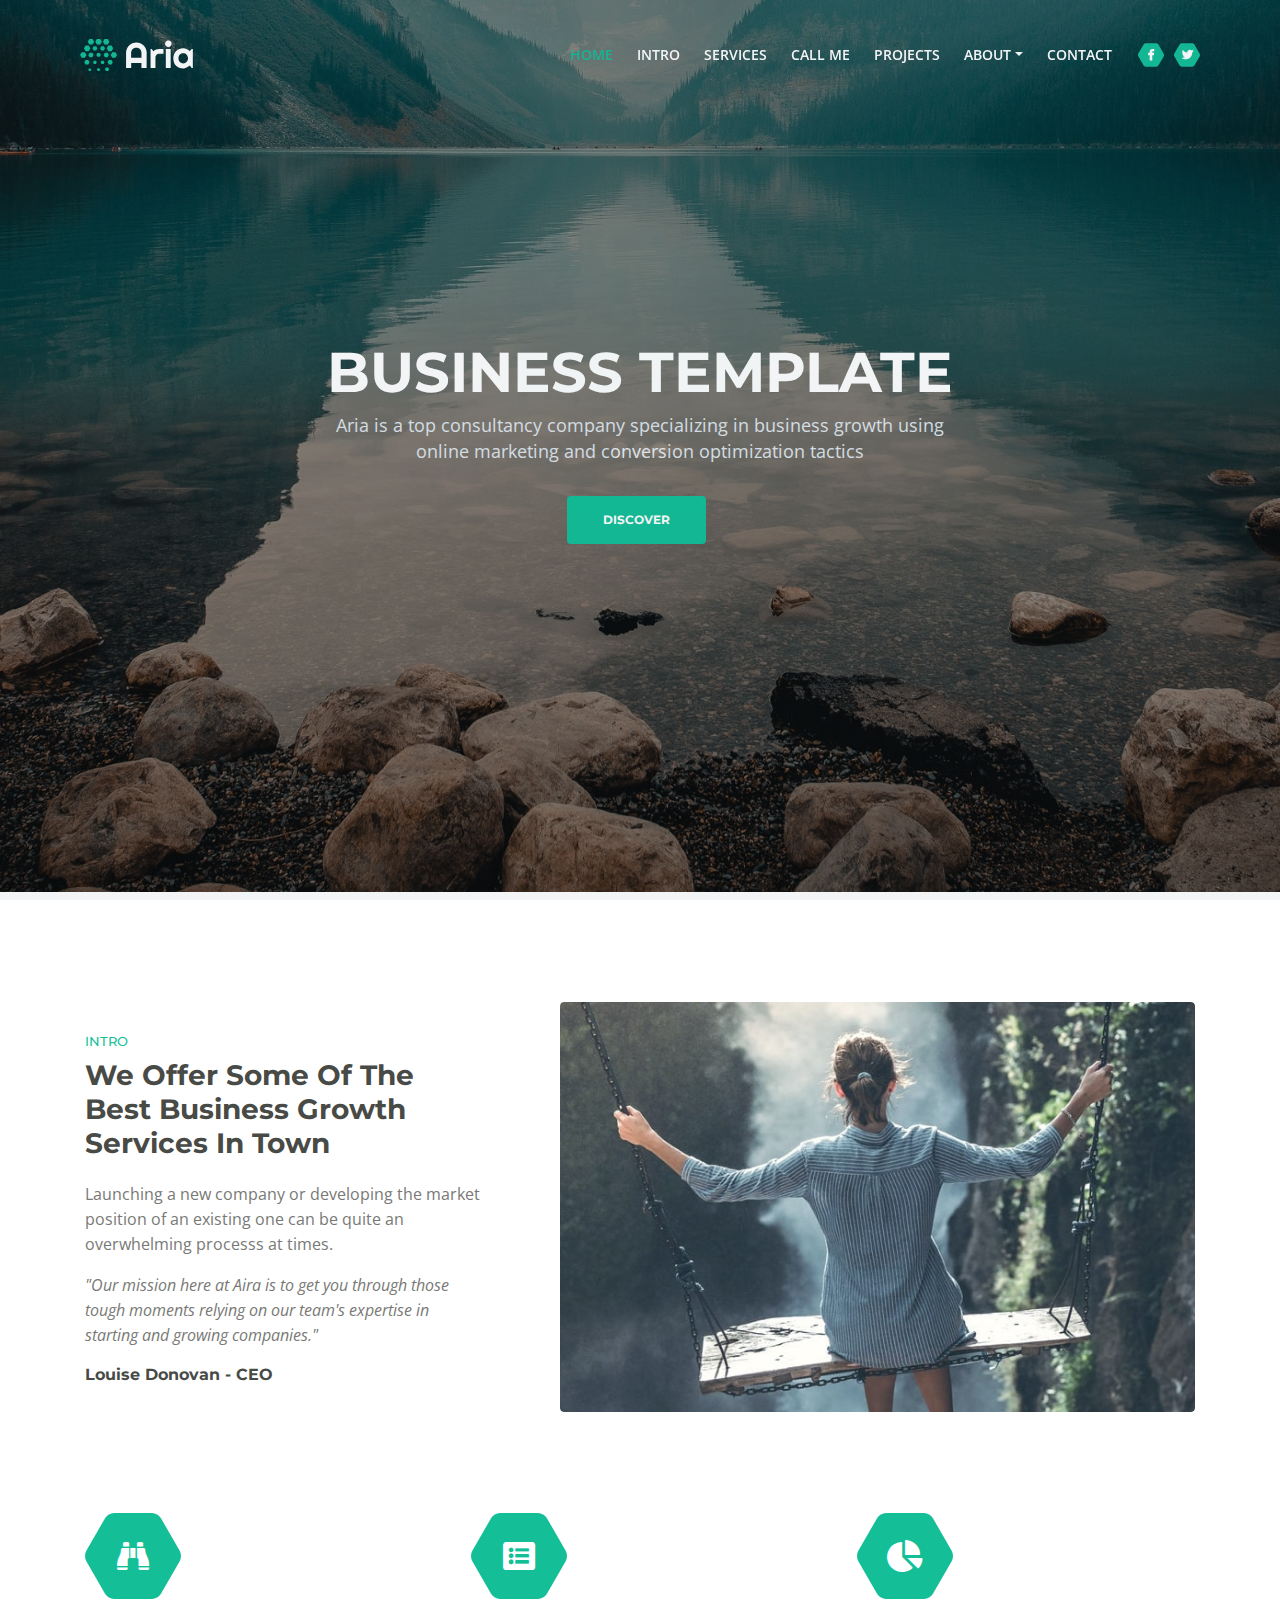
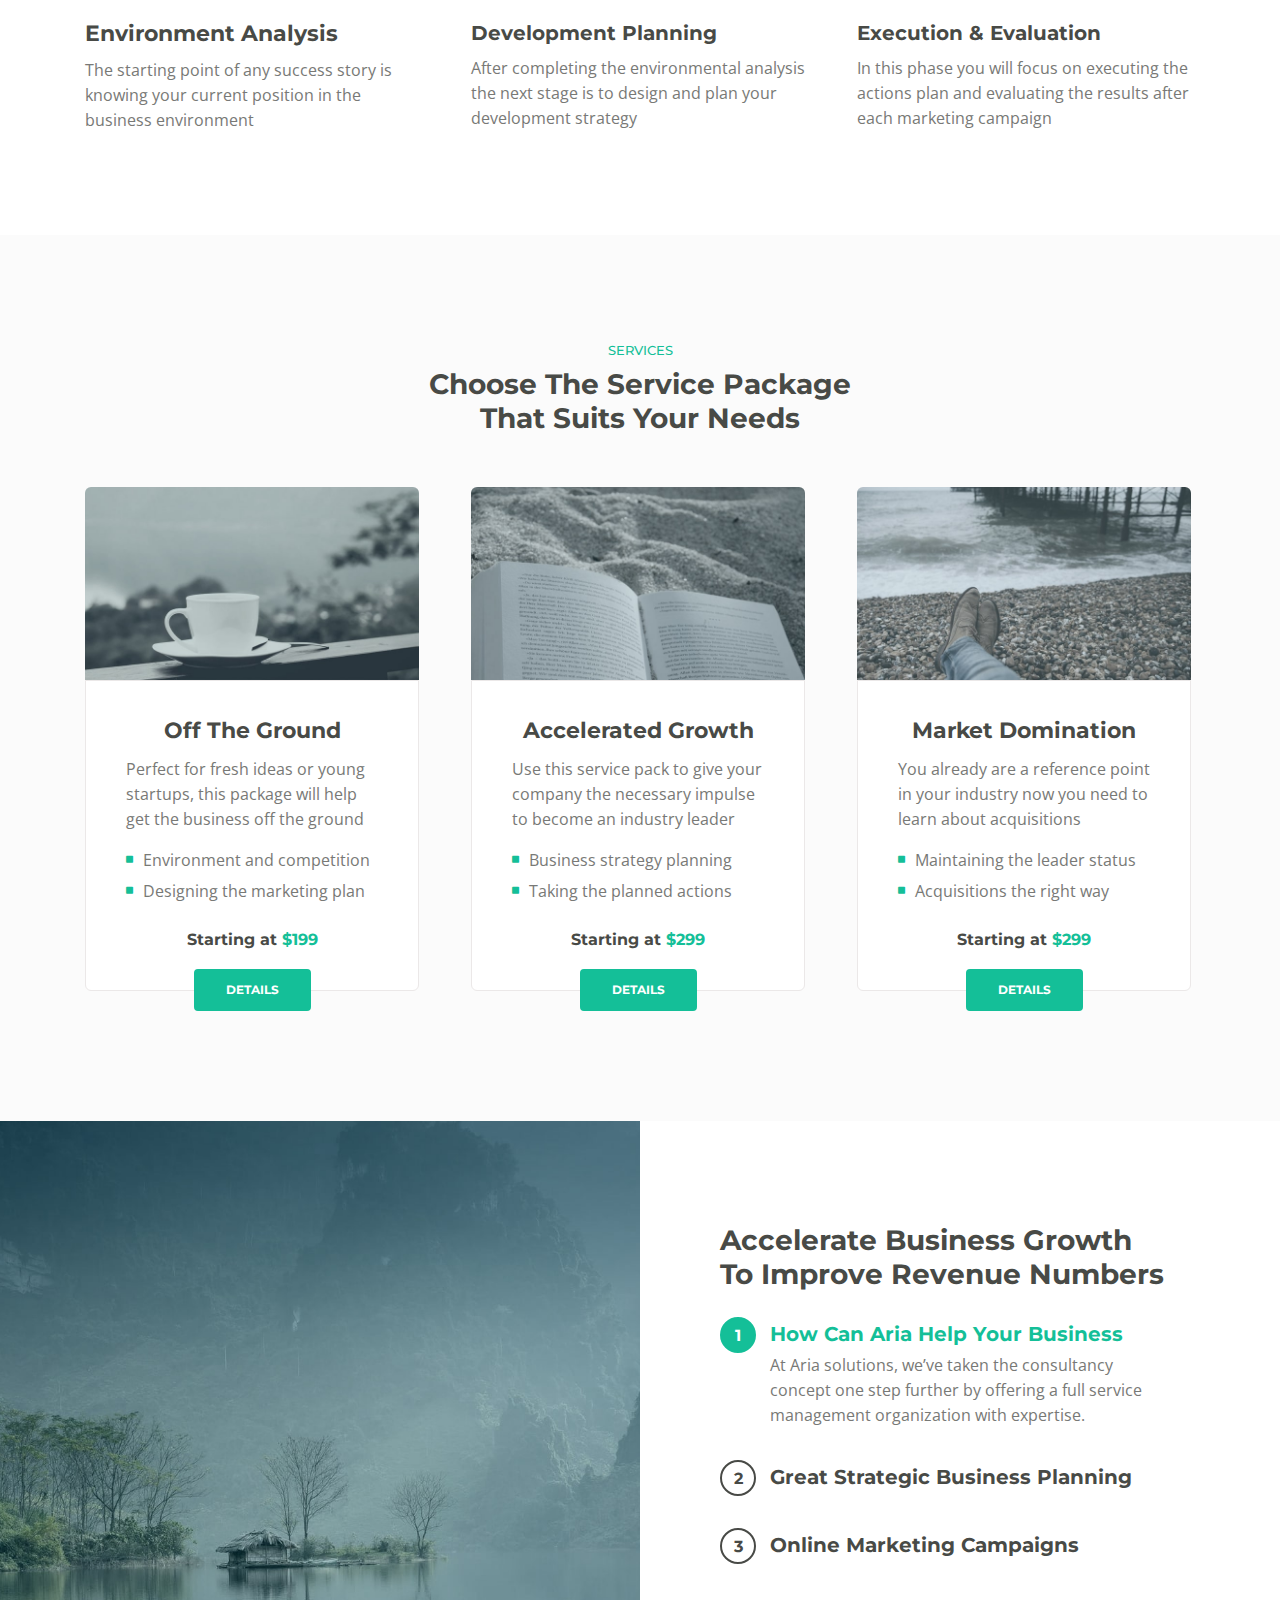
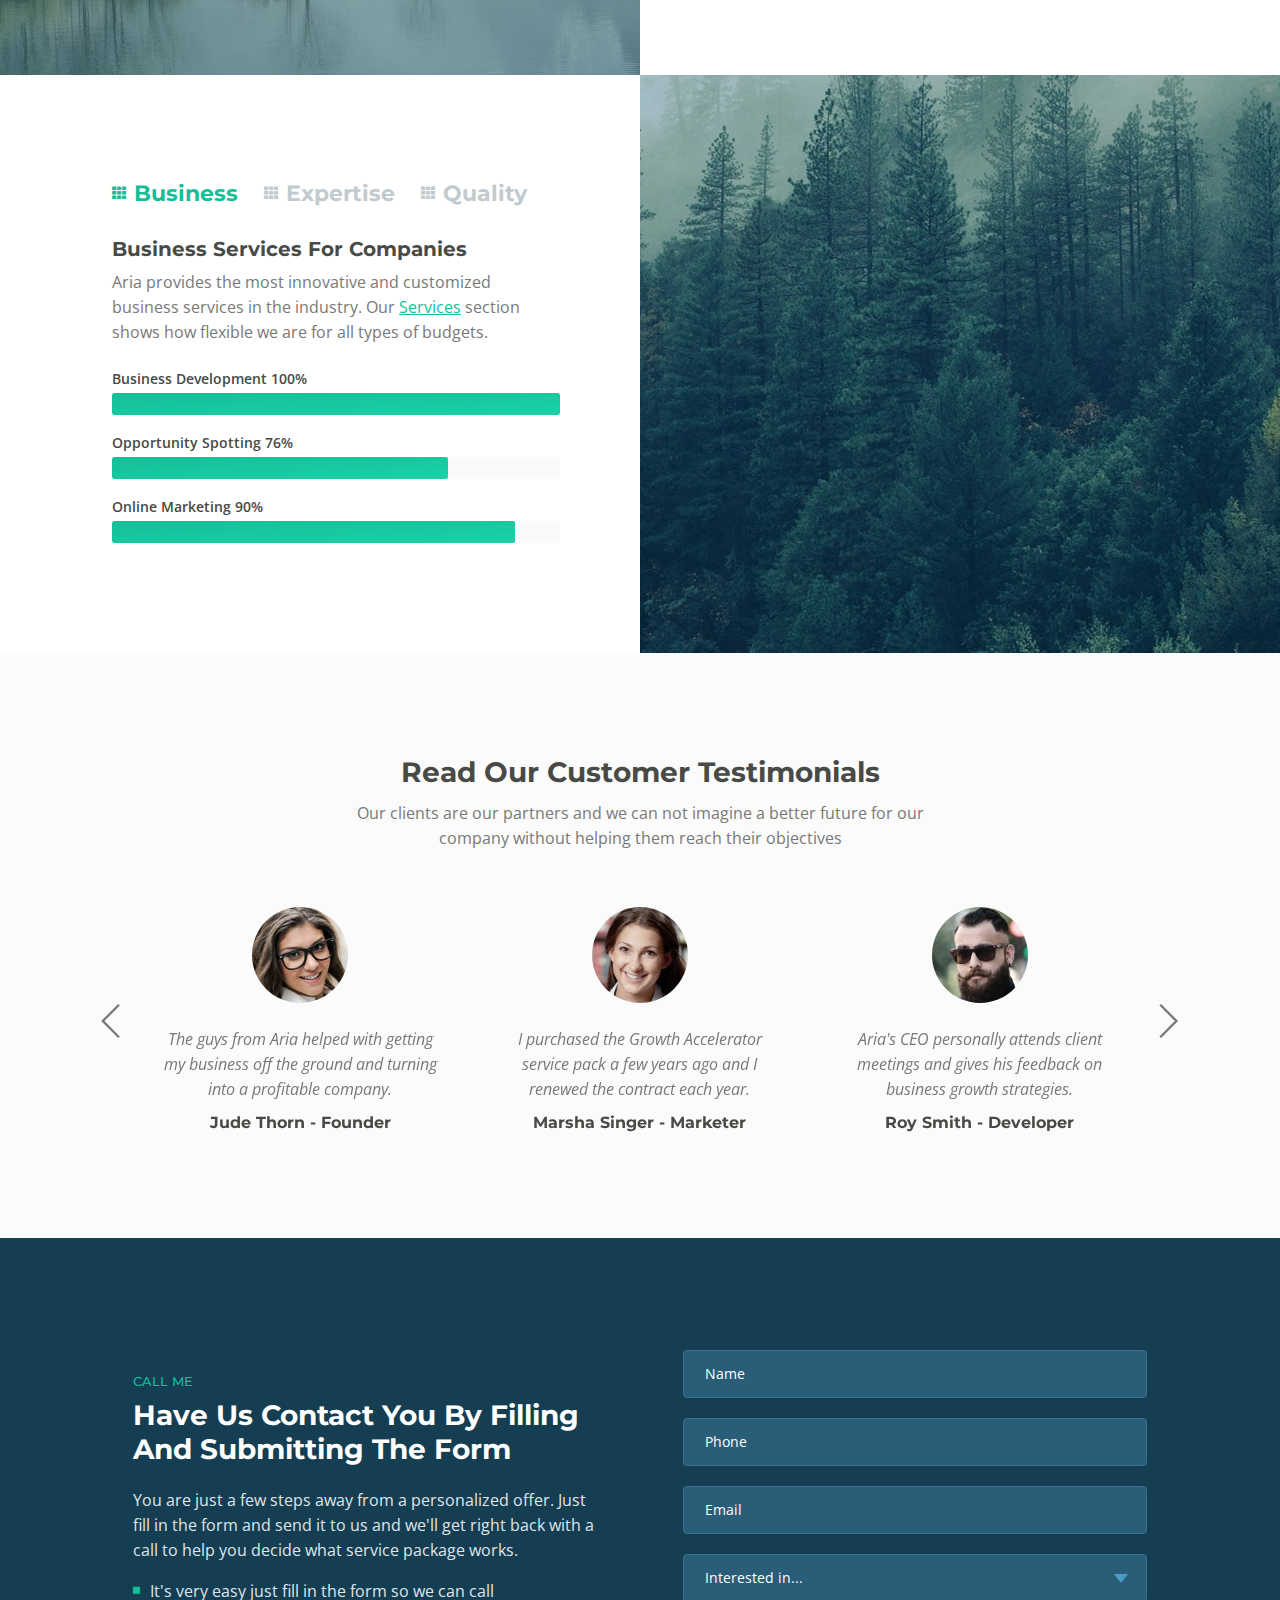
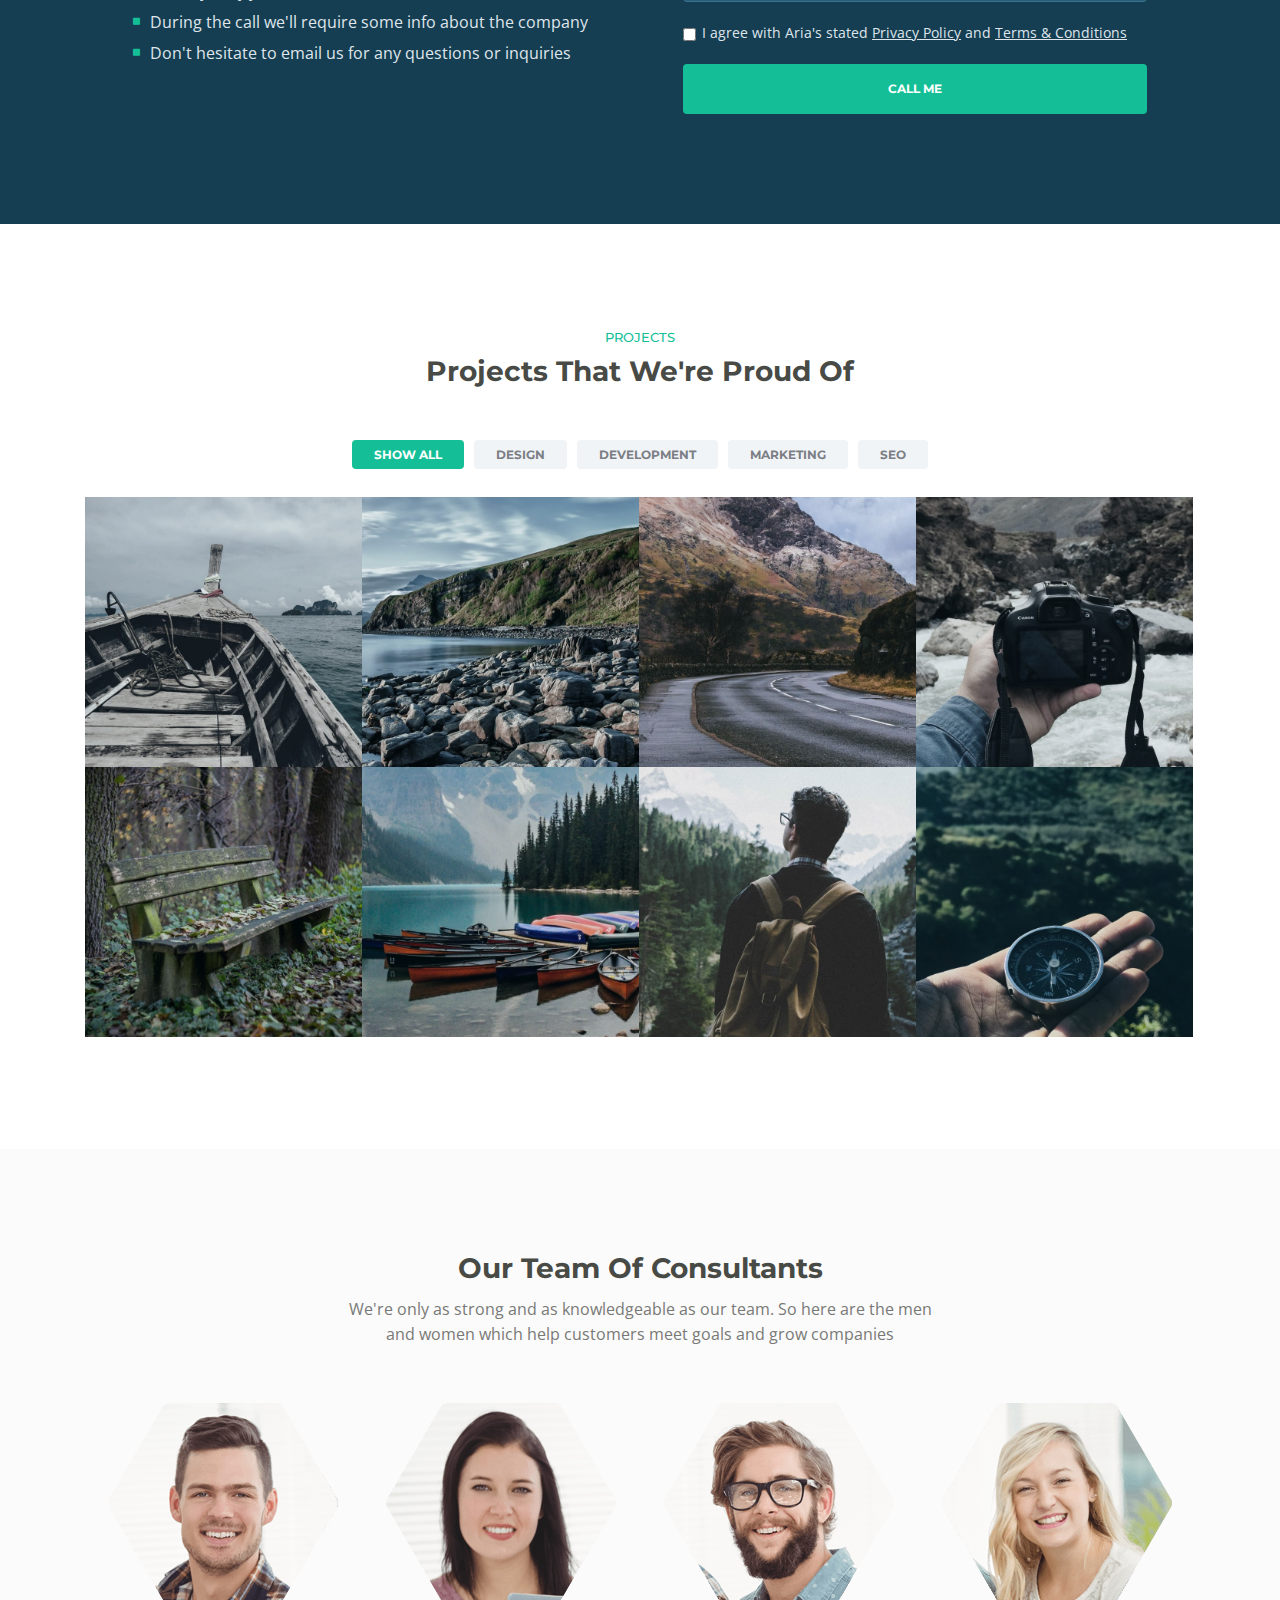
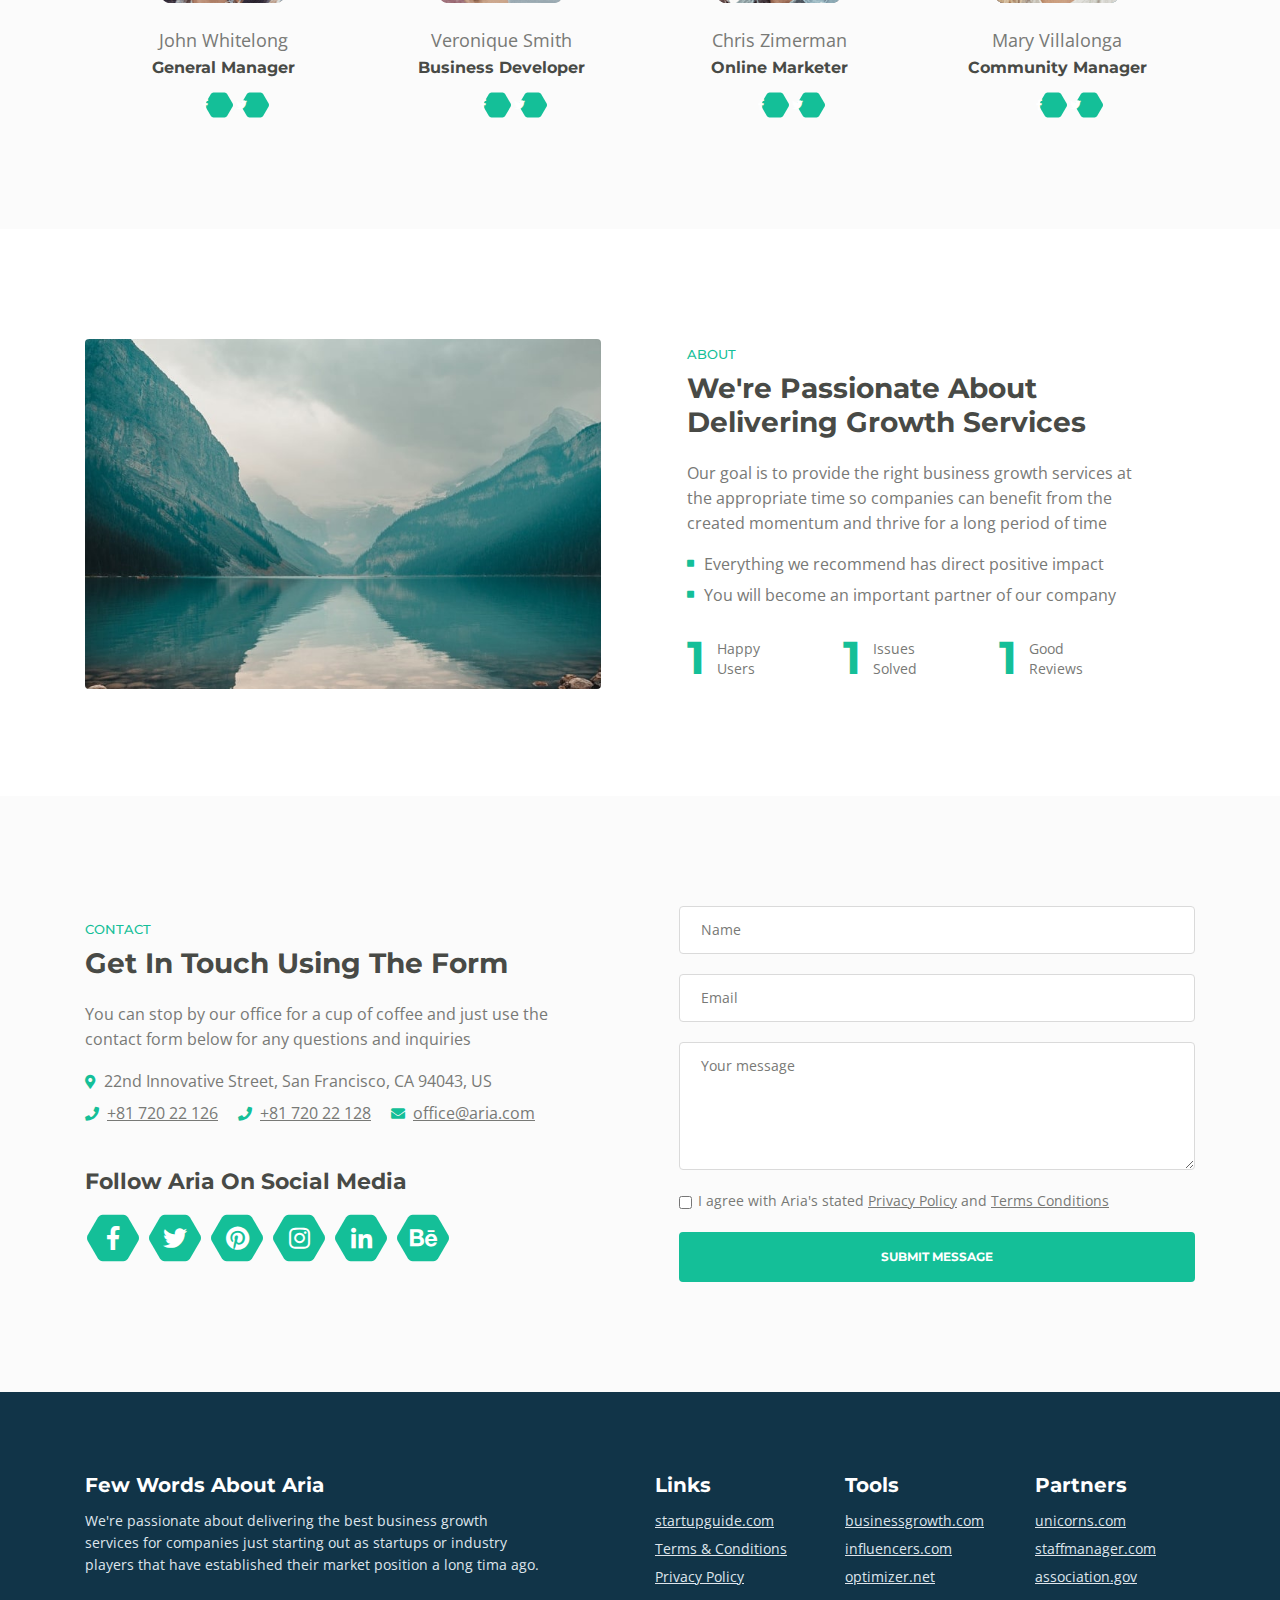
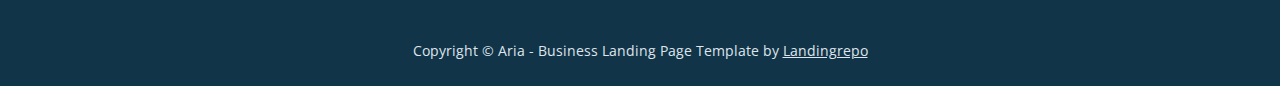
==== theme/singlepage/aria/index.html @ e193145e "Add files via upload" ====
<!DOCTYPE html>
<html lang="en">
<head>
    <meta charset="utf-8">
    <meta name="viewport" content="width=device-width, initial-scale=1, shrink-to-fit=no">
    
    <!-- SEO Meta Tags -->
    <meta name="description" content="Aria is a business focused free HTML landing page template built with Bootstrap to help you create lead generation websites for companies and their services.">
    <meta name="author" content="Inovatik">

    <!-- OG Meta Tags to improve the way the post looks when you share the page on LinkedIn, Facebook, Google+ -->
	<meta property="og:site_name" content="" /> <!-- website name -->
	<meta property="og:site" content="" /> <!-- website link -->
	<meta property="og:title" content=""/> <!-- title shown in the actual shared post -->
	<meta property="og:description" content="" /> <!-- description shown in the actual shared post -->
	<meta property="og:image" content="" /> <!-- image link, make sure it's jpg -->
	<meta property="og:url" content="" /> <!-- where do you want your post to link to -->
	<meta property="og:type" content="article" />

    <!-- Website Title -->
    <title>Aria - Business HTML Landing Page Template</title>
    
    <!-- Styles -->
    <link href="https://fonts.googleapis.com/css?family=Montserrat:500,700&display=swap&subset=latin-ext" rel="stylesheet">
    <link href="https://fonts.googleapis.com/css?family=Open+Sans:400,400i,600&display=swap&subset=latin-ext" rel="stylesheet">
    <link href="css/bootstrap.css" rel="stylesheet">
    <link href="css/fontawesome-all.css" rel="stylesheet">
    <link href="css/swiper.css" rel="stylesheet">
	<link href="css/magnific-popup.css" rel="stylesheet">
	<link href="css/styles.css" rel="stylesheet">
	
	<!-- Favicon  -->
    <link rel="icon" href="images/favicon.png">
</head>
<body data-spy="scroll" data-target=".fixed-top">
    
    <!-- Preloader -->
	<div class="spinner-wrapper">
        <div class="spinner">
            <div class="bounce1"></div>
            <div class="bounce2"></div>
            <div class="bounce3"></div>
        </div>
    </div>
    <!-- end of preloader -->
    

    <!-- Navbar -->
    <nav class="navbar navbar-expand-md navbar-dark navbar-custom fixed-top">
        <!-- Text Logo - Use this if you don't have a graphic logo -->
        <!-- <a class="navbar-brand logo-text page-scroll" href="index.html">Aria</a> -->

        <!-- Image Logo -->
        <a class="navbar-brand logo-image" href="index.html"><img src="images/logo.svg" alt="alternative"></a>
        
        <!-- Mobile Menu Toggle Button -->
        <button class="navbar-toggler" type="button" data-toggle="collapse" data-target="#navbarsExampleDefault" aria-controls="navbarsExampleDefault" aria-expanded="false" aria-label="Toggle navigation">
            <span class="navbar-toggler-awesome fas fa-bars"></span>
            <span class="navbar-toggler-awesome fas fa-times"></span>
        </button>
        <!-- end of mobile menu toggle button -->

        <div class="collapse navbar-collapse" id="navbarsExampleDefault">
            <ul class="navbar-nav ml-auto">
                <li class="nav-item">
                    <a class="nav-link page-scroll" href="#header">HOME <span class="sr-only">(current)</span></a>
                </li>
                <li class="nav-item">
                    <a class="nav-link page-scroll" href="#intro">INTRO</a>
                </li>
                <li class="nav-item">
                    <a class="nav-link page-scroll" href="#services">SERVICES</a>
                </li>
                <li class="nav-item">
                    <a class="nav-link page-scroll" href="#callMe">CALL ME</a>
                </li>
                <li class="nav-item">
                    <a class="nav-link page-scroll" href="#projects">PROJECTS</a>
                </li>

                <!-- Dropdown Menu -->          
                <li class="nav-item dropdown">
                    <a class="nav-link dropdown-toggle page-scroll" href="#about" id="navbarDropdown" role="button" aria-haspopup="true" aria-expanded="false">ABOUT</a>
                    <div class="dropdown-menu" aria-labelledby="navbarDropdown">
                        <a class="dropdown-item" href="terms-conditions.html"><span class="item-text">TERMS CONDITIONS</span></a>
                        <div class="dropdown-items-divide-hr"></div>
                        <a class="dropdown-item" href="privacy-policy.html"><span class="item-text">PRIVACY POLICY</span></a>
                    </div>
                </li>
                <!-- end of dropdown menu -->

                <li class="nav-item">
                    <a class="nav-link page-scroll" href="#contact">CONTACT</a>
                </li>
            </ul>
            <span class="nav-item social-icons">
                <span class="fa-stack">
                    <a href="#your-link">
                        <span class="hexagon"></span>
                        <i class="fab fa-facebook-f fa-stack-1x"></i>
                    </a>
                </span>
                <span class="fa-stack">
                    <a href="#your-link">
                        <span class="hexagon"></span>
                        <i class="fab fa-twitter fa-stack-1x"></i>
                    </a>
                </span>
            </span>
        </div>
    </nav> <!-- end of navbar -->
    <!-- end of navbar -->


    <!-- Header -->
    <header id="header" class="header">
        <div class="header-content">
            <div class="container">
                <div class="row">
                    <div class="col-lg-12">
                        <div class="text-container">
                            <h1>BUSINESS <span id="js-rotating">TEMPLATE, SERVICES, SOLUTIONS</span></h1>
                            <p class="p-heading p-large">Aria is a top consultancy company specializing in business growth using online marketing and conversion optimization tactics</p>
                            <a class="btn-solid-lg page-scroll" href="#intro">DISCOVER</a>
                        </div>
                    </div> <!-- end of col -->
                </div> <!-- end of row -->
            </div> <!-- end of container -->
        </div> <!-- end of header-content -->
    </header> <!-- end of header -->
    <!-- end of header -->


    <!-- Intro -->
    <div id="intro" class="basic-1">
        <div class="container">
            <div class="row">
                <div class="col-lg-5">
                    <div class="text-container">
                        <div class="section-title">INTRO</div>
                        <h2>We Offer Some Of The Best Business Growth Services In Town</h2>
                        <p>Launching a new company or developing the market position of an existing one can be quite an overwhelming processs at times.</p>
                        <p class="testimonial-text">"Our mission here at Aira is to get you through those tough moments relying on our team's expertise in starting and growing companies."</p>
                        <div class="testimonial-author">Louise Donovan - CEO</div>
                    </div> <!-- end of text-container -->
                </div> <!-- end of col -->
                <div class="col-lg-7">
                    <div class="image-container">
                        <img class="img-fluid" src="images/intro-office.jpg" alt="alternative">
                    </div> <!-- end of image-container -->
                </div> <!-- end of col -->
            </div> <!-- end of row -->
        </div> <!-- end of container -->
    </div> <!-- end of basic-1 -->
    <!-- end of intro -->


    <!-- Description -->
    <div class="cards-1">
        <div class="container">
            <div class="row">
                <div class="col-lg-12">
                    
                    <!-- Card -->
                    <div class="card">
                        <span class="fa-stack">
                            <span class="hexagon"></span>
                            <i class="fas fa-binoculars fa-stack-1x"></i>
                        </span>
                        <div class="card-body">
                            <h3 class="card-title">Environment Analysis</h3>
                            <p>The starting point of any success story is knowing your current position in the business environment</p>
                        </div>
                    </div>
                    <!-- end of card -->

                    <!-- Card -->
                    <div class="card">
                        <span class="fa-stack">
                            <span class="hexagon"></span>
                            <i class="fas fa-list-alt fa-stack-1x"></i>
                        </span>
                        <div class="card-body">
                            <h4 class="card-title">Development Planning</h4>
                            <p>After completing the environmental analysis the next stage is to design and  plan your development strategy</p>
                        </div>
                    </div>
                    <!-- end of card -->

                    <!-- Card -->
                    <div class="card">
                        <span class="fa-stack">
                            <span class="hexagon"></span>
                            <i class="fas fa-chart-pie fa-stack-1x"></i>
                        </span>
                        <div class="card-body">
                            <h4 class="card-title">Execution & Evaluation</h4>
                            <p>In this phase you will focus on executing the actions plan and evaluating the results after each marketing campaign</p>
                        </div>
                    </div>
                    <!-- end of card -->

                </div> <!-- end of col -->
            </div> <!-- end of row -->
        </div> <!-- end of container -->
    </div> <!-- end of cards-1 -->
    <!-- end of description -->


    <!-- Services -->
    <div id="services" class="cards-2">
        <div class="container">
            <div class="row">
                <div class="col-lg-12">
                    <div class="section-title">SERVICES</div>
                    <h2>Choose The Service Package<br> That Suits Your Needs</h2>
                </div> <!-- end of col -->
            </div> <!-- end of row -->
            <div class="row">
                <div class="col-lg-12">
                    
                    <!-- Card -->
                    <div class="card">
                        <div class="card-image">
                            <img class="img-fluid" src="images/services-1.jpg" alt="alternative">
                        </div>
                        <div class="card-body">
                            <h3 class="card-title">Off The Ground</h3>
                            <p>Perfect for fresh ideas or young startups, this package will help get the business off the ground</p>
                            <ul class="list-unstyled li-space-lg">
                                <li class="media">
                                    <i class="fas fa-square"></i>
                                    <div class="media-body">Environment and competition</div>
                                </li>
                                <li class="media">
                                    <i class="fas fa-square"></i>
                                    <div class="media-body">Designing the marketing plan</div>
                                </li>
                            </ul>
                            <p class="price">Starting at <span>$199</span></p>
                        </div>
                        <div class="button-container">
                            <a class="btn-solid-reg page-scroll" href="#callMe">DETAILS</a>
                        </div> <!-- end of button-container -->
                    </div>
                    <!-- end of card -->

                    <!-- Card -->
                    <div class="card">
                        <div class="card-image">
                            <img class="img-fluid" src="images/services-2.jpg" alt="alternative">
                        </div>
                        <div class="card-body">
                            <h3 class="card-title">Accelerated Growth</h3>
                            <p>Use this service pack to give your company the necessary impulse to become an industry leader</p>
                            <ul class="list-unstyled li-space-lg">
                                <li class="media">
                                    <i class="fas fa-square"></i>
                                    <div class="media-body">Business strategy planning</div>
                                </li>
                                <li class="media">
                                    <i class="fas fa-square"></i>
                                    <div class="media-body">Taking the planned actions</div>
                                </li>
                            </ul>
                            <p class="price">Starting at <span>$299</span></p>
                        </div>
                        <div class="button-container">
                            <a class="btn-solid-reg page-scroll" href="#callMe">DETAILS</a>
                        </div> <!-- end of button-container -->
                    </div>
                    <!-- end of card -->

                    <!-- Card -->
                    <div class="card">
                        <div class="card-image">
                            <img class="img-fluid" src="images/services-3.jpg" alt="alternative">
                        </div>
                        <div class="card-body">
                            <h3 class="card-title">Market Domination</h3>
                            <p>You already are a reference point in your industry now you need to learn about acquisitions</p>
                            <ul class="list-unstyled li-space-lg">
                                <li class="media">
                                    <i class="fas fa-square"></i>
                                    <div class="media-body">Maintaining the leader status</div>
                                </li>
                                <li class="media">
                                    <i class="fas fa-square"></i>
                                    <div class="media-body">Acquisitions the right way</div>
                                </li>
                            </ul>
                            <p class="price">Starting at <span>$299</span></p>
                        </div>
                        <div class="button-container">
                            <a class="btn-solid-reg page-scroll" href="#callMe">DETAILS</a>
                        </div> <!-- end of button-container -->
                    </div>
                    <!-- end of card -->

                </div> <!-- end of col -->
            </div> <!-- end of row -->
        </div> <!-- end of container -->
    </div> <!-- end of cards-2 -->
    <!-- end of services -->
    

    <!-- Details 1 -->
	<div id="details" class="accordion">
		<div class="area-1">
		</div><!-- end of area-1 on same line and no space between comments to eliminate margin white space --><div class="area-2">
            
            <!-- Accordion -->
            <div class="accordion-container" id="accordionOne">
                <h2>Accelerate Business Growth To Improve Revenue Numbers</h2>
                <div class="item">
                    <div id="headingOne">
                        <span data-toggle="collapse" data-target="#collapseOne" aria-expanded="true" aria-controls="collapseOne" role="button">
                            <span class="circle-numbering">1</span><span class="accordion-title">How Can Aria Help Your Business</span>
                        </span>
                    </div>
                    <div id="collapseOne" class="collapse show" aria-labelledby="headingOne" data-parent="#accordionOne">
                        <div class="accordion-body">
                            At Aria solutions, we’ve taken the consultancy concept one step further by offering a full service management organization with expertise.
                        </div>
                    </div>
                </div> <!-- end of item -->
            
                <div class="item">
                    <div id="headingTwo">
                        <span class="collapsed" data-toggle="collapse" data-target="#collapseTwo" aria-expanded="false" aria-controls="collapseTwo" role="button">
                            <span class="circle-numbering">2</span><span class="accordion-title">Great Strategic Business Planning</span>
                        </span>
                    </div>
                    <div id="collapseTwo" class="collapse" aria-labelledby="headingTwo" data-parent="#accordionOne">
                        <div class="accordion-body">
                            Aria partners with businesses to business growth and development ideas including environment analysis, plan execution and evaluation.
                        </div>
                    </div>
                </div> <!-- end of item -->
            
                <div class="item">
                    <div id="headingThree">
                        <span class="collapsed" data-toggle="collapse" data-target="#collapseThree" aria-expanded="false" aria-controls="collapseThree" role="button">
                            <span class="circle-numbering">3</span><span class="accordion-title">Online Marketing Campaigns</span>
                        </span>
                    </div>
                    <div id="collapseThree" class="collapse" aria-labelledby="headingThree" data-parent="#accordionOne">
                        <div class="accordion-body">
                            An awesome online marketing plan won't save your bad product but paired with a good product, the sky is the limit for what can be achieved.
                        </div>
                    </div>
                </div> <!-- end of item -->
            </div> <!-- end of accordion-container -->
            <!-- end of accordion -->

		</div> <!-- end of area-2 -->
    </div> <!-- end of accordion -->
    <!-- end of details 1 -->


    <!-- Details 2 -->
	<div class="tabs">
        <div class="area-1">
            <div class="tabs-container">
                
                <!-- Tabs Links -->
                <ul class="nav nav-tabs" id="ariaTabs" role="tablist">
                    <li class="nav-item">
                        <a class="nav-link active" id="nav-tab-1" data-toggle="tab" href="#tab-1" role="tab" aria-controls="tab-1" aria-selected="true"><i class="fas fa-th"></i> Business</a>
                    </li>
                    <li class="nav-item">
                        <a class="nav-link" id="nav-tab-2" data-toggle="tab" href="#tab-2" role="tab" aria-controls="tab-2" aria-selected="false"><i class="fas fa-th"></i> Expertise</a>
                    </li>
                    <li class="nav-item">
                        <a class="nav-link" id="nav-tab-3" data-toggle="tab" href="#tab-3" role="tab" aria-controls="tab-3" aria-selected="false"><i class="fas fa-th"></i> Quality</a>
                    </li>
                </ul>
                <!-- end of tabs links -->
                
                <!-- Tabs Content -->
                <div class="tab-content" id="ariaTabsContent">

                    <!-- Tab -->
                    <div class="tab-pane fade show active" id="tab-1" role="tabpanel" aria-labelledby="tab-1">
                        <h4>Business Services For Companies</h4>
                        <p>Aria provides the most innovative and customized business services in the industry. Our <a class="green page-scroll" href="#services">Services</a> section shows how flexible we are for all types of budgets.</p>
                        
                        <!-- Progress Bars -->
                        <div class="progress-container">
                            <div class="title">Business Development 100%</div>
                            <div class="progress">
                                <div class="progress-bar first" role="progressbar" aria-valuenow="0" aria-valuemin="0" aria-valuemax="100"></div>
                            </div>
                            <div class="title">Opportunity Spotting 76%</div>
                            <div class="progress">
                                <div class="progress-bar second" role="progressbar" aria-valuenow="75" aria-valuemin="0" aria-valuemax="100"></div>
                            </div>
                            <div class="title">Online Marketing 90%</div>
                            <div class="progress">
                                <div class="progress-bar third" role="progressbar" aria-valuenow="90" aria-valuemin="0" aria-valuemax="100"></div>
                            </div>
                        </div> <!-- end of progress-container -->
                        <!-- end of progress bars -->
                        
                    </div> <!-- end of tab-pane --> 
                    <!-- end of tab -->

                    <!-- Tab -->
                    <div class="tab-pane fade" id="tab-2" role="tabpanel" aria-labelledby="tab-2">
                        <ul class="list-unstyled li-space-lg first">
                            <li class="media">
                                <div class="media-bullet">1</div>
                                <div class="media-body"><strong>High quality</strong> is on top of our list when it comes to the way we deliver the services</div>
                            </li>
                            <li class="media">
                                <div class="media-bullet">2</div>
                                <div class="media-body"><strong>Maximum impact</strong> is what we look for in our actions</div>
                            </li>
                            <li class="media">
                                <div class="media-bullet">3</div>
                                <div class="media-body"><strong>Quality standards</strong> are important but meant to be exceeded</div>
                            </li>
                        </ul>
                        <ul class="list-unstyled li-space-lg last">
                            <li class="media">
                                <div class="media-bullet">4</div>
                                <div class="media-body"><strong>We're always looking</strong> for industry leaders to help them win their market position</div>
                            </li>
                            <li class="media">
                                <div class="media-bullet">5</div>
                                <div class="media-body"><strong>Evaluation</strong> is a key aspect of this business and important</div>
                            </li>
                            <li class="media">
                                <div class="media-bullet">6</div>
                                <div class="media-body"><strong>Ethic</strong> procedures ar alwasy at the base of everything we do</div>
                            </li>
                        </ul>
                    </div> <!-- end of tab-pane -->
                    <!-- end of tab -->

                    <!-- Tab -->
                    <div class="tab-pane fade" id="tab-3" role="tabpanel" aria-labelledby="tab-3">
                        <p><strong>We strive to achieve</strong> 100% customer satisfaction for both types of customers: hiring companies and job seekers. Types of customers: <a class="green" href="#your-link">with huge potential</a></p>
                        <p><strong>Our goal is to help</strong> your company achieve its full potential and establish long term stability for <a class="green" href="#your-link">the stakeholders</a></p>
                        <ul class="list-unstyled li-space-lg">
                            <li class="media">
                                <i class="fas fa-square"></i>
                                <div class="media-body">It's easy to get a quotation, just call our office anytime</div>
                            </li>
                            <li class="media">
                                <i class="fas fa-square"></i>
                                <div class="media-body">We'll get back to you with an initial estimate soon</div>
                            </li>
                            <li class="media">
                                <i class="fas fa-square"></i>
                                <div class="media-body">Get ready to see results even after only 30 days</div>
                            </li>
                            <li class="media">
                                <i class="fas fa-square"></i>
                                <div class="media-body">Ask for a quote and start improving your business</div>
                            </li>
                            <li class="media">
                                <i class="fas fa-square"></i>
                                <div class="media-body">Just fill out the form and we'll call you right away</div>
                            </li>
                        </ul>
                    </div> <!-- end of tab-pane -->
                    <!-- end of tab -->

                </div> <!-- end of tab-content -->
                <!-- end of tabs content -->

            </div> <!-- end of tabs-container -->
        </div><!-- end of area-1 on same line and no space between comments to eliminate margin white space --><div class="area-2"></div> <!-- end of area-2 -->
    </div> <!-- end of tabs -->
    <!-- end of details 2 -->


    <!-- Testimonials -->
    <div class="slider">
        <div class="container">
            <div class="row">
                <div class="col-lg-12">
                    <h2>Read Our Customer Testimonials</h2>
                    <p class="p-heading">Our clients are our partners and we can not imagine a better future for our company without helping them reach their objectives</p>
                </div> <!-- end of col -->
            </div> <!-- end of row -->
            <div class="row">
                <div class="col-lg-12">

                    <!-- Card Slider -->
                    <div class="slider-container">
                        <div class="swiper-container card-slider">
                            <div class="swiper-wrapper">
                                
                                <!-- Slide -->
                                <div class="swiper-slide">
                                    <div class="card">
                                        <img class="card-image" src="images/testimonial-1.jpg" alt="alternative">
                                        <div class="card-body">
                                            <div class="testimonial-text">The guys from Aria helped with getting my business off the ground and turning into a profitable company.</div>
                                            <div class="testimonial-author">Jude Thorn - Founder</div>
                                        </div>
                                    </div>
                                </div> <!-- end of swiper-slide -->
                                <!-- end of slide -->
        
                                <!-- Slide -->
                                <div class="swiper-slide">
                                    <div class="card">
                                        <img class="card-image" src="images/testimonial-2.jpg" alt="alternative">
                                        <div class="card-body">
                                            <div class="testimonial-text">I purchased the Growth Accelerator service pack a few years ago and I renewed the contract each year. </div>
                                            <div class="testimonial-author">Marsha Singer - Marketer</div>
                                        </div>
                                    </div>        
                                </div> <!-- end of swiper-slide -->
                                <!-- end of slide -->
        
                                <!-- Slide -->
                                <div class="swiper-slide">
                                    <div class="card">
                                        <img class="card-image" src="images/testimonial-3.jpg" alt="alternative">
                                        <div class="card-body">
                                            <div class="testimonial-text">Aria's CEO personally attends client meetings and gives his feedback on business growth strategies.</div>
                                            <div class="testimonial-author">Roy Smith - Developer</div>
                                        </div>
                                    </div>        
                                </div> <!-- end of swiper-slide -->
                                <!-- end of slide -->
        
                                <!-- Slide -->
                                <div class="swiper-slide">
                                    <div class="card">
                                        <img class="card-image" src="images/testimonial-4.jpg" alt="alternative">
                                        <div class="card-body">
                                            <div class="testimonial-text">At the beginning I thought the prices are a little high for what they offer but they over deliver each and every time.</div>
                                            <div class="testimonial-author">Ronald Spice - Owner</div>
                                        </div>
                                    </div>
                                </div> <!-- end of swiper-slide -->
                                <!-- end of slide -->
        
                                <!-- Slide -->
                                <div class="swiper-slide">
                                    <div class="card">
                                        <img class="card-image" src="images/testimonial-5.jpg" alt="alternative">
                                        <div class="card-body">
                                            <div class="testimonial-text">I recommend Aria to every business owner or growth leader that wants to take his company to the next level.</div>
                                            <div class="testimonial-author">Lindsay Rune - Manager</div>
                                        </div>
                                    </div>        
                                </div> <!-- end of swiper-slide -->
                                <!-- end of slide -->
        
                                <!-- Slide -->
                                <div class="swiper-slide">
                                    <div class="card">
                                        <img class="card-image" src="images/testimonial-6.jpg" alt="alternative">
                                        <div class="card-body">
                                            <div class="testimonial-text">My goals for using Aria's services seemed high when I first set them but they've met them with no problems.</div>
                                            <div class="testimonial-author">Ann Black - Consultant</div>
                                        </div>
                                    </div>        
                                </div> <!-- end of swiper-slide -->
                                <!-- end of slide -->
                            
                            </div> <!-- end of swiper-wrapper -->
        
                            <!-- Add Arrows -->
                            <div class="swiper-button-next"></div>
                            <div class="swiper-button-prev"></div>
                            <!-- end of add arrows -->
        
                        </div> <!-- end of swiper-container -->
                    </div> <!-- end of sliedr-container -->
                    <!-- end of card slider -->

                </div> <!-- end of col -->
            </div> <!-- end of row -->
        </div> <!-- end of container -->
    </div> <!-- end of slider -->
    <!-- end of testimonials -->


    <!-- Call Me -->
    <div id="callMe" class="form-1">
        <div class="container">
            <div class="row">
                <div class="col-lg-6">
                    <div class="text-container">
                        <div class="section-title">CALL ME</div>
                        <h2 class="white">Have Us Contact You By Filling And Submitting The Form</h2>
                        <p class="white">You are just a few steps away from a personalized offer. Just fill in the form and send it to us and we'll get right back with a call to help you decide what service package works.</p>
                        <ul class="list-unstyled li-space-lg white">
                            <li class="media">
                                <i class="fas fa-square"></i>
                                <div class="media-body">It's very easy just fill in the form so we can call</div>
                            </li>
                            <li class="media">
                                <i class="fas fa-square"></i>
                                <div class="media-body">During the call we'll require some info about the company</div>
                            </li>
                            <li class="media">
                                <i class="fas fa-square"></i>
                                <div class="media-body">Don't hesitate to email us for any questions or inquiries</div>
                            </li>
                        </ul>
                    </div>
                </div> <!-- end of col -->
                <div class="col-lg-6">
                   
                    <!-- Call Me Form -->
                    <form id="callMeForm" data-toggle="validator" data-focus="false">
                        <div class="form-group">
                            <input type="text" class="form-control-input" id="lname" name="lname" required>
                            <label class="label-control" for="lname">Name</label>
                            <div class="help-block with-errors"></div>
                        </div>
                        <div class="form-group">
                            <input type="text" class="form-control-input" id="lphone" name="lphone" required>
                            <label class="label-control" for="lphone">Phone</label>
                            <div class="help-block with-errors"></div>
                        </div>
                        <div class="form-group">
                            <input type="email" class="form-control-input" id="lemail" name="lemail" required>
                            <label class="label-control" for="lemail">Email</label>
                            <div class="help-block with-errors"></div>
                        </div>
                        <div class="form-group">
                            <select class="form-control-select" id="lselect" required>
                                <option class="select-option" value="" disabled selected>Interested in...</option>
                                <option class="select-option" value="Off The Ground">Off The Ground</option>
                                <option class="select-option" value="Accelerated Growth">Accelerated Growth</option>
                                <option class="select-option" value="Market Domination">Market Domination</option>
                            </select>
                            <div class="help-block with-errors"></div>
                        </div>
                        <div class="form-group checkbox white">
                            <input type="checkbox" id="rterms" value="Agreed-to-Terms" name="lterms" required>I agree with Aria's stated <a class="white" href="privacy-policy.html">Privacy Policy</a> and <a class="white" href="terms-conditions.html">Terms & Conditions</a>
                            <div class="help-block with-errors"></div>
                        </div>
                        <div class="form-group">
                            <button type="submit" class="form-control-submit-button">CALL ME</button>
                        </div>
                        <div class="form-message">
                            <div id="lmsgSubmit" class="h3 text-center hidden"></div>
                        </div>
                    </form>
                    <!-- end of call me form -->
                    
                </div> <!-- end of col -->
            </div> <!-- end of row -->
        </div> <!-- end of container -->
    </div> <!-- end of form-1 -->
    <!-- end of call me -->


    <!-- Projects -->
	<div id="projects" class="filter">
		<div class="container">
            <div class="row">
                <div class="col-lg-12">
                    <div class="section-title">PROJECTS</div>
                    <h2>Projects That We're Proud Of</h2>
                </div> <!-- end of col -->
            </div> <!-- end of row -->
            <div class="row">
                <div class="col-lg-12">
                    <!-- Filter -->
                    <div class="button-group filters-button-group">
                        <a class="button is-checked" data-filter="*"><span>SHOW ALL</span></a>
                        <a class="button" data-filter=".design"><span>DESIGN</span></a>
                        <a class="button" data-filter=".development"><span>DEVELOPMENT</span></a>
                        <a class="button" data-filter=".marketing"><span>MARKETING</span></a>
                        <a class="button" data-filter=".seo"><span>SEO</span></a>
                    </div> <!-- end of button group -->
                    <div class="grid">
                        <div class="element-item development">
                            <a class="popup-with-move-anim" href="#project-1"><div class="element-item-overlay"><span>Online Banking</span></div><img src="images/project-1.jpg" alt="alternative"></a>
                        </div>
                        <div class="element-item development">
                            <a class="popup-with-move-anim" href="#project-2"><div class="element-item-overlay"><span>Classic Industry</span></div><img src="images/project-2.jpg" alt="alternative"></a>
                        </div>
                        <div class="element-item design development marketing">
                            <a class="popup-with-move-anim" href="#project-3"><div class="element-item-overlay"><span>BoomBap Audio</span></div><img src="images/project-3.jpg" alt="alternative"></a>
                        </div>
                        <div class="element-item design development marketing">
                            <a class="popup-with-move-anim" href="#project-4"><div class="element-item-overlay"><span>Van Moose</span></div><img src="images/project-4.jpg" alt="alternative"></a>
                        </div>
                        <div class="element-item design development marketing seo">
                            <a class="popup-with-move-anim" href="#project-5"><div class="element-item-overlay"><span>Joy Moments</span></div><img src="images/project-5.jpg" alt="alternative"></a>
                        </div>
                        <div class="element-item design marketing seo">
                            <a class="popup-with-move-anim" href="#project-6"><div class="element-item-overlay"><span>Spark Events</span></div><img src="images/project-6.jpg" alt="alternative"></a>
                        </div>
                        <div class="element-item design marketing">
                            <a class="popup-with-move-anim" href="#project-7"><div class="element-item-overlay"><span>Casual Wear</span></div><img src="images/project-7.jpg" alt="alternative"></a>
                        </div>
                        <div class="element-item design marketing">
                            <a class="popup-with-move-anim" href="#project-8"><div class="element-item-overlay"><span>Zazoo Apps</span></div><img src="images/project-8.jpg" alt="alternative"></a>
                        </div>
                    </div> <!-- end of grid -->
                    <!-- end of filter -->
                    
                </div> <!-- end of col -->
            </div> <!-- end of row -->
		</div> <!-- end of container -->
    </div> <!-- end of filter -->
    <!-- end of projects -->


    <!-- Project Lightboxes -->
    <!-- Lightbox -->
    <div id="project-1" class="lightbox-basic zoom-anim-dialog mfp-hide">
        <div class="row">
            <button title="Close (Esc)" type="button" class="mfp-close x-button">×</button>
            <div class="col-lg-8">
                <img class="img-fluid" src="images/project-1.jpg" alt="alternative">
            </div> <!-- end of col -->
            <div class="col-lg-4">
                <h3>Online Banking</h3>
                <hr class="line-heading">
                <h6>Strategy Development</h6>
                <p>Need a solid foundation for your business growth plans? Aria will help you manage sales and meet your current needs</p>
                <p>By offering the best professional services and quality products in the market. Don't hesitate and get in touch with us.</p>
                <div class="testimonial-container">
                    <p class="testimonial-text">Need a solid foundation for your business growth plans? Aria will help you manage sales and meet your current requirements.</p>
                    <p class="testimonial-author">General Manager</p>
                </div>
                <a class="btn-solid-reg" href="#your-link">DETAILS</a> <a class="btn-outline-reg mfp-close as-button" href="#projects">BACK</a> 
            </div> <!-- end of col -->
        </div> <!-- end of row -->
    </div> <!-- end of lightbox-basic -->
    <!-- end of lightbox -->

    <!-- Lightbox -->
    <div id="project-2" class="lightbox-basic zoom-anim-dialog mfp-hide">
        <div class="row">
            <button title="Close (Esc)" type="button" class="mfp-close x-button">×</button>
            <div class="col-lg-8">
                <img class="img-fluid" src="images/project-2.jpg" alt="alternative">
            </div> <!-- end of col -->
            <div class="col-lg-4">
                <h3>Classic Industry</h3>
                <hr class="line-heading">
                <h6>Strategy Development</h6>
                <p>Need a solid foundation for your business growth plans? Aria will help you manage sales and meet your current needs</p>
                <p>By offering the best professional services and quality products in the market. Don't hesitate and get in touch with us.</p>
                <div class="testimonial-container">
                    <p class="testimonial-text">Need a solid foundation for your business growth plans? Aria will help you manage sales and meet your current requirements.</p>
                    <p class="testimonial-author">General Manager</p>
                </div>
                <a class="btn-solid-reg" href="#your-link">DETAILS</a> <a class="btn-outline-reg mfp-close as-button" href="#projects">BACK</a> 
            </div> <!-- end of col -->
        </div> <!-- end of row -->
    </div> <!-- end of lightbox-basic -->
    <!-- end of lightbox -->

    <!-- Lightbox -->
    <div id="project-3" class="lightbox-basic zoom-anim-dialog mfp-hide">
        <div class="row">
            <button title="Close (Esc)" type="button" class="mfp-close x-button">×</button>
            <div class="col-lg-8">
                <img class="img-fluid" src="images/project-3.jpg" alt="alternative">
            </div> <!-- end of col -->
            <div class="col-lg-4">
                <h3>BoomBap Audio</h3>
                <hr class="line-heading">
                <h6>Strategy Development</h6>
                <p>Need a solid foundation for your business growth plans? Aria will help you manage sales and meet your current needs</p>
                <p>By offering the best professional services and quality products in the market. Don't hesitate and get in touch with us.</p>
                <div class="testimonial-container">
                    <p class="testimonial-text">Need a solid foundation for your business growth plans? Aria will help you manage sales and meet your current requirements.</p>
                    <p class="testimonial-author">General Manager</p>
                </div>
                <a class="btn-solid-reg" href="#your-link">DETAILS</a> <a class="btn-outline-reg mfp-close as-button" href="#projects">BACK</a> 
            </div> <!-- end of col -->
        </div> <!-- end of row -->
    </div> <!-- end of lightbox-basic -->
    <!-- end of lightbox -->

    <!-- Lightbox -->
    <div id="project-4" class="lightbox-basic zoom-anim-dialog mfp-hide">
        <div class="row">
            <button title="Close (Esc)" type="button" class="mfp-close x-button">×</button>
            <div class="col-lg-8">
                <img class="img-fluid" src="images/project-4.jpg" alt="alternative">
            </div> <!-- end of col -->
            <div class="col-lg-4">
                <h3>Van Moose</h3>
                <hr class="line-heading">
                <h6>Strategy Development</h6>
                <p>Need a solid foundation for your business growth plans? Aria will help you manage sales and meet your current needs</p>
                <p>By offering the best professional services and quality products in the market. Don't hesitate and get in touch with us.</p>
                <div class="testimonial-container">
                    <p class="testimonial-text">Need a solid foundation for your business growth plans? Aria will help you manage sales and meet your current requirements.</p>
                    <p class="testimonial-author">General Manager</p>
                </div>
                <a class="btn-solid-reg" href="#your-link">DETAILS</a> <a class="btn-outline-reg mfp-close as-button" href="#projects">BACK</a> 
            </div> <!-- end of col -->
        </div> <!-- end of row -->
    </div> <!-- end of lightbox-basic -->
    <!-- end of lightbox -->

    <!-- Lightbox -->
    <div id="project-5" class="lightbox-basic zoom-anim-dialog mfp-hide">
        <div class="row">
            <button title="Close (Esc)" type="button" class="mfp-close x-button">×</button>
            <div class="col-lg-8">
                <img class="img-fluid" src="images/project-5.jpg" alt="alternative">
            </div> <!-- end of col -->
            <div class="col-lg-4">
                <h3>Joy Moments</h3>
                <hr class="line-heading">
                <h6>Strategy Development</h6>
                <p>Need a solid foundation for your business growth plans? Aria will help you manage sales and meet your current needs</p>
                <p>By offering the best professional services and quality products in the market. Don't hesitate and get in touch with us.</p>
                <div class="testimonial-container">
                    <p class="testimonial-text">Need a solid foundation for your business growth plans? Aria will help you manage sales and meet your current requirements.</p>
                    <p class="testimonial-author">General Manager</p>
                </div>
                <a class="btn-solid-reg" href="#your-link">DETAILS</a> <a class="btn-outline-reg mfp-close as-button" href="#projects">BACK</a> 
            </div> <!-- end of col -->
        </div> <!-- end of row -->
    </div> <!-- end of lightbox-basic -->
    <!-- end of lightbox -->

    <!-- Lightbox -->
    <div id="project-6" class="lightbox-basic zoom-anim-dialog mfp-hide">
        <div class="row">
            <button title="Close (Esc)" type="button" class="mfp-close x-button">×</button>
            <div class="col-lg-8">
                <img class="img-fluid" src="images/project-6.jpg" alt="alternative">
            </div> <!-- end of col -->
            <div class="col-lg-4">
                <h3>Spark Events</h3>
                <hr class="line-heading">
                <h6>Strategy Development</h6>
                <p>Need a solid foundation for your business growth plans? Aria will help you manage sales and meet your current needs</p>
                <p>By offering the best professional services and quality products in the market. Don't hesitate and get in touch with us.</p>
                <div class="testimonial-container">
                    <p class="testimonial-text">Need a solid foundation for your business growth plans? Aria will help you manage sales and meet your current requirements.</p>
                    <p class="testimonial-author">General Manager</p>
                </div>
                <a class="btn-solid-reg" href="#your-link">DETAILS</a> <a class="btn-outline-reg mfp-close as-button" href="#projects">BACK</a> 
            </div> <!-- end of col -->
        </div> <!-- end of row -->
    </div> <!-- end of lightbox-basic -->
    <!-- end of lightbox -->

    <!-- Lightbox -->
    <div id="project-7" class="lightbox-basic zoom-anim-dialog mfp-hide">
        <div class="row">
            <button title="Close (Esc)" type="button" class="mfp-close x-button">×</button>
            <div class="col-lg-8">
                <img class="img-fluid" src="images/project-7.jpg" alt="alternative">
            </div> <!-- end of col -->
            <div class="col-lg-4">
                <h3>Casual Wear</h3>
                <hr class="line-heading">
                <h6>Strategy Development</h6>
                <p>Need a solid foundation for your business growth plans? Aria will help you manage sales and meet your current needs</p>
                <p>By offering the best professional services and quality products in the market. Don't hesitate and get in touch with us.</p>
                <div class="testimonial-container">
                    <p class="testimonial-text">Need a solid foundation for your business growth plans? Aria will help you manage sales and meet your current requirements.</p>
                    <p class="testimonial-author">General Manager</p>
                </div>
                <a class="btn-solid-reg" href="#your-link">DETAILS</a> <a class="btn-outline-reg mfp-close as-button" href="#projects">BACK</a> 
            </div> <!-- end of col -->
        </div> <!-- end of row -->
    </div> <!-- end of lightbox-basic -->
    <!-- end of lightbox -->

    <!-- Lightbox -->
    <div id="project-8" class="lightbox-basic zoom-anim-dialog mfp-hide">
        <div class="row">
            <button title="Close (Esc)" type="button" class="mfp-close x-button">×</button>
            <div class="col-lg-8">
                <img class="img-fluid" src="images/project-8.jpg" alt="alternative">
            </div> <!-- end of col -->
            <div class="col-lg-4">
                <h3>Zazoo Apps</h3>
                <hr class="line-heading">
                <h6>Strategy Development</h6>
                <p>Need a solid foundation for your business growth plans? Aria will help you manage sales and meet your current needs</p>
                <p>By offering the best professional services and quality products in the market. Don't hesitate and get in touch with us.</p>
                <div class="testimonial-container">
                    <p class="testimonial-text">Need a solid foundation for your business growth plans? Aria will help you manage sales and meet your current requirements.</p>
                    <p class="testimonial-author">General Manager</p>
                </div>
                <a class="btn-solid-reg" href="#your-link">DETAILS</a> <a class="btn-outline-reg mfp-close as-button" href="#projects">BACK</a> 
            </div> <!-- end of col -->
        </div> <!-- end of row -->
    </div> <!-- end of lightbox-basic -->
    <!-- end of lightbox -->
    <!-- end of project lightboxes -->


    <!-- Team -->
    <div class="basic-2">
        <div class="container">
            <div class="row">
                <div class="col-lg-12">
                    <h2>Our Team Of Consultants</h2>
                    <p class="p-heading">We're only as strong and as knowledgeable as our team. So here are the men and women which help customers meet goals and grow companies</p>
                </div> <!-- end of col -->
            </div> <!-- end of row -->
            <div class="row">
                <div class="col-lg-12">

                    <!-- Team Member -->
                    <div class="team-member">
                        <div class="image-wrapper">
                            <img class="img-fluid" src="images/team-1.png" alt="alternative">
                        </div> <!-- end of image-wrapper -->
                        <p class="p-large">John Whitelong</p>
                        <p class="job-title">General Manager</p>
                        <span class="social-icons">
                            <span class="fa-stack">
                                <a href="#your-link">
                                    <span class="hexagon"></span>
                                    <i class="fab fa-facebook-f fa-stack-1x"></i>
                                </a>
                            </span>
                            <span class="fa-stack">
                                <a href="#your-link">
                                    <span class="hexagon"></span>
                                    <i class="fab fa-twitter fa-stack-1x"></i>
                                </a>
                            </span>
                        </span>
                    </div> <!-- end of team-member -->
                    <!-- end of team member -->

                    <!-- Team Member -->
                    <div class="team-member">
                        <div class="image-wrapper">
                            <img class="img-fluid" src="images/team-2.png" alt="alternative">
                        </div> <!-- end of image wrapper -->
                        <p class="p-large">Veronique Smith</p>
                        <p class="job-title">Business Developer</p>
                        <span class="social-icons">
                            <span class="fa-stack">
                                <a href="#your-link">
                                    <span class="hexagon"></span>
                                    <i class="fab fa-facebook-f fa-stack-1x"></i>
                                </a>
                            </span>
                            <span class="fa-stack">
                                <a href="#your-link">
                                    <span class="hexagon"></span>
                                    <i class="fab fa-twitter fa-stack-1x"></i>
                                </a>
                            </span>
                        </span>
                    </div> <!-- end of team-member -->
                    <!-- end of team member -->

                    <!-- Team Member -->
                    <div class="team-member">
                        <div class="image-wrapper">
                            <img class="img-fluid" src="images/team-3.png" alt="alternative">
                        </div> <!-- end of image wrapper -->
                        <p class="p-large">Chris Zimerman</p>
                        <p class="job-title">Online Marketer</p>
                        <span class="social-icons">
                            <span class="fa-stack">
                                <a href="#your-link">
                                    <span class="hexagon"></span>
                                    <i class="fab fa-facebook-f fa-stack-1x"></i>
                                </a>
                            </span>
                            <span class="fa-stack">
                                <a href="#your-link">
                                    <span class="hexagon"></span>
                                    <i class="fab fa-twitter fa-stack-1x"></i>
                                </a>
                            </span>
                        </span>
                    </div> <!-- end of team-member -->
                    <!-- end of team member -->

                    <!-- Team Member -->
                    <div class="team-member">
                        <div class="image-wrapper">
                            <img class="img-fluid" src="images/team-4.png" alt="alternative">
                        </div> <!-- end of image wrapper -->
                        <p class="p-large">Mary Villalonga</p>
                        <p class="job-title">Community Manager</p>
                        <span class="social-icons">
                            <span class="fa-stack">
                                <a href="#your-link">
                                    <span class="hexagon"></span>
                                    <i class="fab fa-facebook-f fa-stack-1x"></i>
                                </a>
                            </span>
                            <span class="fa-stack">
                                <a href="#your-link">
                                    <span class="hexagon"></span>
                                    <i class="fab fa-twitter fa-stack-1x"></i>
                                </a>
                            </span>
                        </span>
                    </div> <!-- end of team-member -->
                    <!-- end of team member -->

                </div> <!-- end of col -->
            </div> <!-- end of row -->
        </div> <!-- end of container -->
    </div> <!-- end of basic-2 -->
    <!-- end of team -->


    <!-- About -->
    <div id="about" class="counter">
        <div class="container">
            <div class="row">
                <div class="col-lg-5 col-xl-6">
                    <div class="image-container">
                        <img class="img-fluid" src="images/about.jpg" alt="alternative">
                    </div> <!-- end of image-container -->
                </div> <!-- end of col -->
                <div class="col-lg-7 col-xl-6">
                    <div class="text-container">
                        <div class="section-title">ABOUT</div>
                        <h2>We're Passionate About Delivering Growth Services</h2>
                        <p>Our goal is to provide the right business growth services at the appropriate time so companies can benefit from the created momentum and thrive for a long period of time</p>
                        <ul class="list-unstyled li-space-lg">
                            <li class="media">
                                <i class="fas fa-square"></i>
                                <div class="media-body">Everything we recommend has direct positive impact</div>
                            </li>
                            <li class="media">
                                <i class="fas fa-square"></i>
                                <div class="media-body">You will become an important partner of our company</div>
                            </li>
                        </ul>

                        <!-- Counter -->
                        <div id="counter">
                            <div class="cell">
                                <div class="counter-value number-count" data-count="231">1</div>
                                <div class="counter-info">Happy<br>Users</div>
                            </div>
                            <div class="cell">
                                <div class="counter-value number-count" data-count="121">1</div>
                                <div class="counter-info">Issues<br>Solved</div>
                            </div>
                            <div class="cell">
                                <div class="counter-value number-count" data-count="159">1</div>
                                <div class="counter-info">Good<br>Reviews</div>
                            </div>
                        </div>
                        <!-- end of counter -->

                    </div> <!-- end of text-container -->      
                </div> <!-- end of col -->
            </div> <!-- end of row -->
        </div> <!-- end of container -->
    </div> <!-- end of counter -->
    <!-- end of about -->


    <!-- Contact -->
    <div id="contact" class="form-2">
        <div class="container">
            <div class="row">
                <div class="col-lg-6">
                    <div class="text-container">
                        <div class="section-title">CONTACT</div>
                        <h2>Get In Touch Using The Form</h2>
                        <p>You can stop by our office for a cup of coffee and just use the contact form below for any questions and inquiries</p>
                        <ul class="list-unstyled li-space-lg">
                            <li class="address"><i class="fas fa-map-marker-alt"></i>22nd Innovative Street, San Francisco, CA 94043, US</li>
                            <li><i class="fas fa-phone"></i><a href="tel:003024630820">+81 720 22 126</a></li>
                            <li><i class="fas fa-phone"></i><a href="tel:003024630820">+81 720 22 128</a></li>
                            <li><i class="fas fa-envelope"></i><a href="mailto:office@aria.com">office@aria.com</a></li>
                        </ul>
                        <h3>Follow Aria On Social Media</h3>

                        <span class="fa-stack">
                            <a href="#your-link">
                                <span class="hexagon"></span>
                                <i class="fab fa-facebook-f fa-stack-1x"></i>
                            </a>
                        </span>
                        <span class="fa-stack">
                            <a href="#your-link">
                                <span class="hexagon"></span>
                                <i class="fab fa-twitter fa-stack-1x"></i>
                            </a>
                        </span>
                        <span class="fa-stack">
                            <a href="#your-link">
                                <span class="hexagon"></span>
                                <i class="fab fa-pinterest fa-stack-1x"></i>
                            </a>
                        </span>
                        <span class="fa-stack">
                            <a href="#your-link">
                                <span class="hexagon"></span>
                                <i class="fab fa-instagram fa-stack-1x"></i>
                            </a>
                        </span>
                        <span class="fa-stack">
                            <a href="#your-link">
                                <span class="hexagon"></span>
                                <i class="fab fa-linkedin-in fa-stack-1x"></i>
                            </a>
                        </span>
                        <span class="fa-stack">
                            <a href="#your-link">
                                <span class="hexagon"></span>
                                <i class="fab fa-behance fa-stack-1x"></i>
                            </a>
                        </span>
                    </div> <!-- end of text-container -->
                </div> <!-- end of col -->
                <div class="col-lg-6">
                    
                    <!-- Contact Form -->
                    <form id="contactForm" data-toggle="validator" data-focus="false">
                        <div class="form-group">
                            <input type="text" class="form-control-input" id="cname" required>
                            <label class="label-control" for="cname">Name</label>
                            <div class="help-block with-errors"></div>
                        </div>
                        <div class="form-group">
                            <input type="email" class="form-control-input" id="cemail" required>
                            <label class="label-control" for="cemail">Email</label>
                            <div class="help-block with-errors"></div>
                        </div>
                        <div class="form-group">
                            <textarea class="form-control-textarea" id="cmessage" required></textarea>
                            <label class="label-control" for="cmessage">Your message</label>
                            <div class="help-block with-errors"></div>
                        </div>
                        <div class="form-group checkbox">
                            <input type="checkbox" id="cterms" value="Agreed-to-Terms" required>I agree with Aria's stated <a href="privacy-policy.html">Privacy Policy</a> and <a href="terms-conditions.html">Terms Conditions</a> 
                            <div class="help-block with-errors"></div>
                        </div>
                        <div class="form-group">
                            <button type="submit" class="form-control-submit-button">SUBMIT MESSAGE</button>
                        </div>
                        <div class="form-message">
                            <div id="cmsgSubmit" class="h3 text-center hidden"></div>
                        </div>
                    </form>
                    <!-- end of contact form -->

                </div> <!-- end of col -->
            </div> <!-- end of row -->
        </div> <!-- end of container -->
    </div> <!-- end of form-2 -->
    <!-- end of contact -->


    <!-- Footer -->
    <div class="footer">
        <div class="container">
            <div class="row">
                <div class="col-md-6">
                    <div class="text-container about">
                        <h4>Few Words About Aria</h4>
                        <p class="white">We're passionate about delivering the best business growth services for companies just starting out as startups or industry players that have established their market position a long tima ago.</p>
                    </div> <!-- end of text-container -->
                </div> <!-- end of col -->
                <div class="col-md-2">
                    <div class="text-container">
                        <h4>Links</h4>
                        <ul class="list-unstyled li-space-lg white">
                            <li>
                                <a class="white" href="#your-link">startupguide.com</a>
                            </li>
                            <li>
                                <a class="white" href="terms-conditions.html">Terms & Conditions</a>
                            </li>
                            <li>
                                <a class="white" href="privacy-policy.html">Privacy Policy</a>
                            </li>
                        </ul>
                    </div> <!-- end of text-container -->
                </div> <!-- end of col -->
                <div class="col-md-2">
                    <div class="text-container">
                        <h4>Tools</h4>
                        <ul class="list-unstyled li-space-lg">
                            <li>
                                <a class="white" href="#your-link">businessgrowth.com</a>
                            </li>
                            <li>
                               <a class="white" href="#your-link">influencers.com</a>
                            </li>
                            <li class="media">
                                <a class="white" href="#your-link">optimizer.net</a>
                            </li>
                        </ul>
                    </div> <!-- end of text-container -->
                </div> <!-- end of col -->
                <div class="col-md-2">
                    <div class="text-container">
                        <h4>Partners</h4>
                        <ul class="list-unstyled li-space-lg">
                            <li>
                                <a class="white" href="#your-link">unicorns.com</a>
                            </li>
                            <li>
                                <a class="white" href="#your-link">staffmanager.com</a>
                            </li>
                            <li>
                                <a class="white" href="#your-link">association.gov</a>
                            </li>
                        </ul>
                    </div> <!-- end of text-container -->
                </div> <!-- end of col -->
            </div> <!-- end of row -->
        </div> <!-- end of container -->
    </div> <!-- end of footer -->  
    <!-- end of footer -->


    <!-- Copyright -->
    <div class="copyright">
        <div class="container">
            <div class="row">
                <div class="col-lg-12">
                    <p class="p-small white">Copyright © Aria - Business Landing Page Template by <a class="white" href="https://landingrepo.com">Landingrepo</a></p>
                </div> <!-- end of col -->
            </div> <!-- enf of row -->
        </div> <!-- end of container -->
    </div> <!-- end of copyright --> 
    <!-- end of copyright -->
    
    	
    <!-- Scripts -->
    <script src="js/jquery.min.js"></script> <!-- jQuery for Bootstrap's JavaScript plugins -->
    <script src="js/popper.min.js"></script> <!-- Popper tooltip library for Bootstrap -->
    <script src="js/bootstrap.min.js"></script> <!-- Bootstrap framework -->
    <script src="js/jquery.easing.min.js"></script> <!-- jQuery Easing for smooth scrolling between anchors -->
    <script src="js/swiper.min.js"></script> <!-- Swiper for image and text sliders -->
    <script src="js/jquery.magnific-popup.js"></script> <!-- Magnific Popup for lightboxes -->
    <script src="js/morphext.min.js"></script> <!-- Morphtext rotating text in the header -->
    <script src="js/isotope.pkgd.min.js"></script> <!-- Isotope for filter -->
    <script src="js/validator.min.js"></script> <!-- Validator.js - Bootstrap plugin that validates forms -->
    <script src="js/scripts.js"></script> <!-- Custom scripts -->
</body>
</html>
---- theme/singlepage/aria/css/styles.css ----
/* Template: Aria - Business HTML Landing Page Template
   Author: Inovatik
   Created: Jul 2019
   Description: Master CSS file
*/

/*****************************************
Table Of Contents:

01. General Styles
02. Preloader
03. Navigation
04. Header
05. Intro
06. Description
07. Services
08. Details 1
09. Details 2
10. Testimonials
11. Call Me
12. Projects
13. Project Lightboxes
14. Team
15. About
16. Contact
17. Footer
18. Copyright
19. Back To Top Button
20. Extra Pages
21. Media Queries
******************************************/

/*****************************************
Colors:

- Backgrounds - light gray #fbfbfb
- Background - dark blue #153e52
- Backgrounds navbar, footer - dark gray #113448
- Buttons, bullets, icons - green #14bf98
- Headings text - black #484a46
- Body text - gray #787976
- Body text - light gray #dfe5ec
******************************************/


/******************************/
/*     01. General Styles     */
/******************************/
body,
html {
    width: 100%;
	height: 100%;
}

body, p {
	color: #787976; 
	font: 400 1rem/1.5625rem "Open Sans", sans-serif;
}

.p-large {
	font: 400 1.125rem/1.625rem "Open Sans", sans-serif;
}

.p-small {
	font: 400 0.875rem/1.375rem "Open Sans", sans-serif;
}

.p-heading {
	margin-bottom: 3.5rem;
	text-align: center;
}

.li-space-lg li {
	margin-bottom: 0.375rem;
}

.indent {
	padding-left: 1.25rem;
}

h1 {
	color: #484a46;
	font: 700 2.5rem/3rem "Montserrat", sans-serif;
}

h2 {
	color: #484a46;
	font: 700 1.75rem/2.125rem "Montserrat", sans-serif;
}

h3 {
	color: #484a46;
	font: 700 1.375rem/1.75rem "Montserrat", sans-serif;
}

h4 {
	color: #484a46;
	font: 700 1.25rem/1.625rem "Montserrat", sans-serif;
}

h5 {
	color: #484a46;
	font: 700 1.125rem/1.5rem "Montserrat", sans-serif;
}

h6 {
	color: #484a46;
	font: 700 1rem/1.375rem "Montserrat", sans-serif;
}

a {
	color: #787976;
	text-decoration: underline;
}

a:hover {
	color: #787976;
	text-decoration: underline;
}

a.green {
	color: #14bf98;
}

a.white,
.white {
	color: #dfe5ec;
}

.testimonial-text {
	font-style: italic;
}

.testimonial-author {
	font: 700 1rem/1.375rem "Montserrat", sans-serif;
}

strong {
	color: #484a46;
}

.section-title {
	color: #14bf98;
	font: 500 0.8125rem/1.125rem "Montserrat", sans-serif;
}

.btn-solid-reg {
	display: inline-block;
	padding: 1.1875rem 1.875rem 1.1875rem 1.875rem;
	border: 0.125rem solid #14bf98;
	border-radius: 0.25rem;
	background-color: #14bf98;
	color: #fff;
	font: 700 0.75rem/0 "Montserrat", sans-serif;
	text-decoration: none;
	transition: all 0.2s;
}

.btn-solid-reg:hover {
	background-color: transparent;
	color: #14bf98;
	text-decoration: none;
}

.btn-solid-lg {
	display: inline-block;
	padding: 1.375rem 2.125rem 1.375rem 2.125rem;
	border: 0.125rem solid #14bf98;
	border-radius: 0.25rem;
	background-color: #14bf98;
	color: #fff;
	font: 700 0.75rem/0 "Montserrat", sans-serif;
	text-decoration: none;
	transition: all 0.2s;
}

.btn-solid-lg:hover {
	background-color: transparent;
	color: #14bf98;
	text-decoration: none;
}

.btn-outline-reg {
	display: inline-block;
	padding: 1.1875rem 1.875rem 1.1875rem 1.875rem;
	border: 0.125rem solid #787976;
	border-radius: 0.25rem;
	background-color: transparent;
	color: #787976;
	font: 700 0.75rem/0 "Montserrat", sans-serif;
	text-decoration: none;
	transition: all 0.2s;
}

.btn-outline-reg:hover {
	background-color: #787976;
	color: #fff;
	text-decoration: none;
}

.btn-outline-lg {
	display: inline-block;
	padding: 1.375rem 2.125rem 1.375rem 2.125rem;
	border: 0.125rem solid #787976;
	border-radius: 0.25rem;
	background-color: transparent;
	color: #787976;
	font: 700 0.75rem/0 "Montserrat", sans-serif;
	text-decoration: none;
	transition: all 0.2s;
}

.btn-outline-lg:hover {
	background-color: #787976;
	color: #fff;
	text-decoration: none;
}

.btn-outline-sm {
	display: inline-block;
	padding: 1rem 1.625rem 0.9375rem 1.625rem;
	border: 0.125rem solid #787976;
	border-radius: 0.25rem;
	background-color: transparent;
	color: #787976;
	font: 700 0.75rem/0 "Montserrat", sans-serif;
	text-decoration: none;
	transition: all 0.2s;
}

.btn-outline-sm:hover {
	background-color: #787976;
	color: #fff;
	text-decoration: none;
}

.form-group {
	position: relative;
	margin-bottom: 1.25rem;
}

.form-group.has-error.has-danger {
	margin-bottom: 0.625rem;
}

.form-group.has-error.has-danger .help-block.with-errors ul {
	margin-top: 0.375rem;
}

.label-control {
	position: absolute;
	top: 0.8125rem;
	left: 1.375rem;
	color: #787976;
	opacity: 1;
	font: 400 0.875rem/1.375rem "Open Sans", sans-serif;
	cursor: text;
	transition: all 0.2s ease;
}

/* IE10+ hack to solve lower label text position compared to the rest of the browsers */
@media screen and (-ms-high-contrast: active), screen and (-ms-high-contrast: none) {  
	.label-control {
		top: 0.9375rem;
	}
}

.form-control-input:focus + .label-control,
.form-control-input.notEmpty + .label-control,
.form-control-textarea:focus + .label-control,
.form-control-textarea.notEmpty + .label-control {
	top: 0.125rem;
	opacity: 1;
	font-size: 0.75rem;
	font-weight: 500;
}

.form-control-input,
.form-control-select {
	display: block; /* needed for proper display of the label in Firefox, IE, Edge */
	width: 100%;
	padding-top: 1.25rem;
	padding-bottom: 0.25rem;
	padding-left: 1.3125rem;
	border: 1px solid #dadada;
	border-radius: 0.25rem;
	background-color: #fff;
	color: #787976;
	font: 400 0.875rem/1.375rem "Open Sans", sans-serif;
	transition: all 0.2s;
	-webkit-appearance: none; /* removes inner shadow on form inputs on ios safari */
}

.form-control-select {
	padding-top: 0.5rem;
	padding-bottom: 0.5rem;
	height: 3rem;
}

/* IE10+ hack to solve lower label text position compared to the rest of the browsers */
@media screen and (-ms-high-contrast: active), screen and (-ms-high-contrast: none) {  
	.form-control-input {
		padding-top: 1.25rem;
		padding-bottom: 0.75rem;
		line-height: 1.75rem;
	}

	.form-control-select {
		padding-top: 0.875rem;
		padding-bottom: 0.75rem;
		height: 3.125rem;
		line-height: 2.125rem;
	}
}

select {
    /* you should keep these first rules in place to maintain cross-browser behavior */
    -webkit-appearance: none;
	-moz-appearance: none;
	-ms-appearance: none;
    -o-appearance: none;
    appearance: none;
    background-image: url('../images/down-arrow.png');
    background-position: 96% 50%;
    background-repeat: no-repeat;
    outline: none;
}

select::-ms-expand {
    display: none; /* removes the ugly default down arrow on select form field in IE11 */
}

.form-control-textarea {
	display: block; /* used to eliminate a bottom gap difference between Chrome and IE/FF */
	width: 100%;
	height: 8rem; /* used instead of html rows to normalize height between Chrome and IE/FF */
	padding-top: 1.25rem;
	padding-left: 1.3125rem;
	border: 1px solid #dadada;
	border-radius: 0.25rem;
	background-color: #fff;
	color: #787976;
	font: 400 1rem/1.5625rem "Open Sans", sans-serif;
	transition: all 0.2s;
}

.form-control-input:focus,
.form-control-select:focus,
.form-control-textarea:focus {
	border: 1px solid #a1a1a1;
	outline: none; /* Removes blue border on focus */
}

.form-control-input:hover,
.form-control-select:hover,
.form-control-textarea:hover {
	border: 1px solid #a1a1a1;
}

.checkbox {
	font: 400 0.875rem/1.375rem "Open Sans", sans-serif;
}

input[type='checkbox'] {
	vertical-align: -15%;
	margin-right: 0.375rem;
}

/* IE10+ hack to raise checkbox field position compared to the rest of the browsers */
@media screen and (-ms-high-contrast: active), screen and (-ms-high-contrast: none) {  
	input[type='checkbox'] {
		vertical-align: -9%;
	}
}

.form-control-submit-button {
	display: inline-block;
	width: 100%;
	height: 3.125rem;
	border: 0.125rem solid #14bf98;
	border-radius: 0.25rem;
	background-color: #14bf98;
	color: #fff;
	font: 700 0.75rem/1.75rem "Montserrat", sans-serif;
	cursor: pointer;
	transition: all 0.2s;
}

.form-control-submit-button:hover {
	background-color: transparent;
	color: #14bf98;
}

/* Form Success And Error Message Formatting */
#lmsgSubmit.h3.text-center.tada.animated,
#cmsgSubmit.h3.text-center.tada.animated,
#pmsgSubmit.h3.text-center.tada.animated,
#lmsgSubmit.h3.text-center,
#cmsgSubmit.h3.text-center,
#pmsgSubmit.h3.text-center {
	display: block;
	margin-bottom: 0;
	color: #b93636;
	font: 400 1.125rem/1rem "Open Sans", sans-serif;
}

.help-block.with-errors .list-unstyled {
	color: #787976;
	font-size: 0.75rem;
	line-height: 1.125rem;
	text-align: left;
}

.help-block.with-errors ul {
	margin-bottom: 0;
}
/* end of form success and error message formatting */

/* Form Success And Error Message Animation - Animate.css */
@-webkit-keyframes tada {
	from {
		-webkit-transform: scale3d(1, 1, 1);
		-ms-transform: scale3d(1, 1, 1);
		transform: scale3d(1, 1, 1);
	}
	10%, 20% {
		-webkit-transform: scale3d(.9, .9, .9) rotate3d(0, 0, 1, -3deg);
		-ms-transform: scale3d(.9, .9, .9) rotate3d(0, 0, 1, -3deg);
		transform: scale3d(.9, .9, .9) rotate3d(0, 0, 1, -3deg);
	}
	30%, 50%, 70%, 90% {
		-webkit-transform: scale3d(1.1, 1.1, 1.1) rotate3d(0, 0, 1, 3deg);
		-ms-transform: scale3d(1.1, 1.1, 1.1) rotate3d(0, 0, 1, 3deg);
		transform: scale3d(1.1, 1.1, 1.1) rotate3d(0, 0, 1, 3deg);
	}
	40%, 60%, 80% {
		-webkit-transform: scale3d(1.1, 1.1, 1.1) rotate3d(0, 0, 1, -3deg);
		-ms-transform: scale3d(1.1, 1.1, 1.1) rotate3d(0, 0, 1, -3deg);
		transform: scale3d(1.1, 1.1, 1.1) rotate3d(0, 0, 1, -3deg);
	}
	to {
		-webkit-transform: scale3d(1, 1, 1);
		-ms-transform: scale3d(1, 1, 1);
		transform: scale3d(1, 1, 1);
	}
}

@keyframes tada {
	from {
		-webkit-transform: scale3d(1, 1, 1);
		-ms-transform: scale3d(1, 1, 1);
		transform: scale3d(1, 1, 1);
	}
	10%, 20% {
		-webkit-transform: scale3d(.9, .9, .9) rotate3d(0, 0, 1, -3deg);
		-ms-transform: scale3d(.9, .9, .9) rotate3d(0, 0, 1, -3deg);
		transform: scale3d(.9, .9, .9) rotate3d(0, 0, 1, -3deg);
	}
	30%, 50%, 70%, 90% {
		-webkit-transform: scale3d(1.1, 1.1, 1.1) rotate3d(0, 0, 1, 3deg);
		-ms-transform: scale3d(1.1, 1.1, 1.1) rotate3d(0, 0, 1, 3deg);
		transform: scale3d(1.1, 1.1, 1.1) rotate3d(0, 0, 1, 3deg);
	}
	40%, 60%, 80% {
		-webkit-transform: scale3d(1.1, 1.1, 1.1) rotate3d(0, 0, 1, -3deg);
		-ms-transform: scale3d(1.1, 1.1, 1.1) rotate3d(0, 0, 1, -3deg);
		transform: scale3d(1.1, 1.1, 1.1) rotate3d(0, 0, 1, -3deg);
	}
	to {
		-webkit-transform: scale3d(1, 1, 1);
		-ms-transform: scale3d(1, 1, 1);
		transform: scale3d(1, 1, 1);
	}
}

.tada {
	-webkit-animation-name: tada;
	animation-name: tada;
}

.animated {
	-webkit-animation-duration: 1s;
	animation-duration: 1s;
	-webkit-animation-fill-mode: both;
	animation-fill-mode: both;
}
/* end of form success and error message animation - Animate.css */

/* Fade-move Animation For Lightbox - Magnific Popup */
/* at start */
.my-mfp-slide-bottom .zoom-anim-dialog {
	opacity: 0;
	transition: all 0.2s ease-out;
	-webkit-transform: translateY(-1.25rem) perspective(37.5rem) rotateX(10deg);
	-ms-transform: translateY(-1.25rem) perspective(37.5rem) rotateX(10deg);
	transform: translateY(-1.25rem) perspective(37.5rem) rotateX(10deg);
}

/* animate in */
.my-mfp-slide-bottom.mfp-ready .zoom-anim-dialog {
	opacity: 1;
	-webkit-transform: translateY(0) perspective(37.5rem) rotateX(0); 
	-ms-transform: translateY(0) perspective(37.5rem) rotateX(0); 
	transform: translateY(0) perspective(37.5rem) rotateX(0); 
}

/* animate out */
.my-mfp-slide-bottom.mfp-removing .zoom-anim-dialog {
	opacity: 0;
	-webkit-transform: translateY(-0.625rem) perspective(37.5rem) rotateX(10deg); 
	-ms-transform: translateY(-0.625rem) perspective(37.5rem) rotateX(10deg); 
	transform: translateY(-0.625rem) perspective(37.5rem) rotateX(10deg); 
}

/* dark overlay, start state */
.my-mfp-slide-bottom.mfp-bg {
	opacity: 0;
	transition: opacity 0.2s ease-out;
}

/* animate in */
.my-mfp-slide-bottom.mfp-ready.mfp-bg {
	opacity: 0.8;
}
/* animate out */
.my-mfp-slide-bottom.mfp-removing.mfp-bg {
	opacity: 0;
}
/* end of fade-move animation for lightbox - magnific popup */

/* Fade Animation For Image Slider - Magnific Popup */
@-webkit-keyframes fadeIn {
	from {
		opacity: 0;
	}
	to {
		opacity: 1;
	}
}

@keyframes fadeIn {
	from {
		opacity: 0;
	}
	to {
		opacity: 1;
	}
}

.fadeIn {
	-webkit-animation: fadeIn 0.6s;
	animation: fadeIn 0.6s;
}

@-webkit-keyframes fadeOut {
	from {
		opacity: 1;
	}
	to {
		opacity: 0;
	}
}

@keyframes fadeOut {
	from {
		opacity: 1;
	}
	to {
		opacity: 0;
	}
}

.fadeOut {
	-webkit-animation: fadeOut 0.8s;
	animation: fadeOut 0.8s;
}
/* end of fade animation for image slider - magnific popup */


/*************************/
/*     02. Preloader     */
/*************************/
.spinner-wrapper {
	position: fixed;
	z-index: 999999;
	top: 0;
	right: 0;
	bottom: 0;
	left: 0;
	background: #113448;
}

.spinner {
	position: absolute;
	top: 50%; /* centers the loading animation vertically one the screen */
	left: 50%; /* centers the loading animation horizontally one the screen */
	width: 3.75rem;
	height: 1.25rem;
	margin: -0.625rem 0 0 -1.875rem; /* is width and height divided by two */ 
	text-align: center;
}

.spinner > div {
	display: inline-block;
	width: 1rem;
	height: 1rem;
	border-radius: 100%;
	background-color: #fff;
	-webkit-animation: sk-bouncedelay 1.4s infinite ease-in-out both;
	animation: sk-bouncedelay 1.4s infinite ease-in-out both;
}

.spinner .bounce1 {
	-webkit-animation-delay: -0.32s;
	animation-delay: -0.32s;
}

.spinner .bounce2 {
	-webkit-animation-delay: -0.16s;
	animation-delay: -0.16s;
}

@-webkit-keyframes sk-bouncedelay {
	0%, 80%, 100% { -webkit-transform: scale(0); }
	40% { -webkit-transform: scale(1.0); }
}

@keyframes sk-bouncedelay {
	0%, 80%, 100% { 
		-webkit-transform: scale(0);
		-ms-transform: scale(0);
		transform: scale(0);
	} 40% { 
		-webkit-transform: scale(1.0);
		-ms-transform: scale(1.0);
		transform: scale(1.0);
	}
}


/**************************/
/*     03. Navigation     */
/**************************/
.navbar-custom {
	padding-top: 0.375rem;
	padding-bottom: 0.375rem;
	background-color: #113448;
	box-shadow: 0 0.0625rem 0.375rem 0 rgba(0, 0, 0, 0.1);
	font: 600 0.875rem/0.875rem "Open Sans", sans-serif;
	transition: all 0.2s;
}

.navbar-custom .navbar-brand {
	font-size: 0;
}

.navbar-custom .navbar-brand.logo-image img {
    width: 7.0625rem;
	height: 2rem;
	-webkit-backface-visibility: hidden;
}

.navbar-custom .navbar-brand.logo-text {
	margin-top: 0.25rem;
	margin-bottom: 0.25rem;
	font: 700 2.25rem/1.5rem "Montserrat", sans-serif;
	color: #fff;
	text-decoration: none;
}

.navbar-custom .navbar-nav {
	margin-top: 0.75rem;
	margin-bottom: 0.5rem;
}

.navbar-custom .nav-item .nav-link {
	padding: 0.625rem 0.75rem 0.625rem 0.75rem;
	color: #fff;
	text-decoration: none;
	transition: all 0.2s ease;
}

.navbar-custom .nav-item .nav-link:hover,
.navbar-custom .nav-item .nav-link.active {
	color: #14bf98;
}

/* Dropdown Menu */
.navbar-custom .dropdown:hover > .dropdown-menu {
	display: block; /* this makes the dropdown menu stay open while hovering it */
	min-width: auto;
	animation: fadeDropdown 0.2s; /* required for the fade animation */
}

@keyframes fadeDropdown {
    0% {
        opacity: 0;
    }

    100% {
        opacity: 1;
    }
}

.navbar-custom .dropdown-toggle:focus { /* removes dropdown outline on focus  */
	outline: 0;
}

.navbar-custom .dropdown-menu {
	margin-top: 0;
	border: none;
	border-radius: 0.25rem;
	background-color: #113448;
}

.navbar-custom .dropdown-item {
	color: #fff;
	text-decoration: none;
}

.navbar-custom .dropdown-item:hover {
	background-color: #113448;
}

.navbar-custom .dropdown-item .item-text {
	font: 600 0.875rem/0.875rem "Open Sans", sans-serif;
}

.navbar-custom .dropdown-item:hover .item-text {
	color: #14bf98;
}

.navbar-custom .dropdown-items-divide-hr {
	width: 100%;
	height: 1px;
	margin: 0.75rem auto 0.75rem auto;
	border: none;
	background-color: #b5bcc4;
	opacity: 0.2;
}
/* end of dropdown menu */

.navbar-custom .social-icons {
	display: none;
}

.navbar-custom .navbar-toggler {
	border: none;
	color: #fff;
	font-size: 2rem;
}

.navbar-custom button[aria-expanded='false'] .navbar-toggler-awesome.fas.fa-times{
	display: none;
}

.navbar-custom button[aria-expanded='false'] .navbar-toggler-awesome.fas.fa-bars{
	display: inline-block;
}

.navbar-custom button[aria-expanded='true'] .navbar-toggler-awesome.fas.fa-bars{
	display: none;
}

.navbar-custom button[aria-expanded='true'] .navbar-toggler-awesome.fas.fa-times{
	display: inline-block;
	margin-right: 0.125rem;
}


/*********************/
/*    04. Header     */
/*********************/
.header {
	background: linear-gradient(rgba(0, 0, 0, 0.3), rgba(0, 0, 0, 0.5)), url('../images/header-background.jpg') center center no-repeat;
	background-size: cover;
}

.header .header-content {
	padding-top: 8rem;
	padding-bottom: 2.125rem;
	text-align: center;
}

.header .text-container {
	margin-bottom: 3rem;
}

.header h1 {
	margin-bottom: 0.5rem;
	color: #fff;
}

.header .p-large {
	margin-bottom: 2rem;
	color: #dfe5ec;
}

.header .btn-solid-lg {
	margin-right: 0.5rem;
	margin-bottom: 1.25rem;
}


/*********************/
/*     05. Intro     */
/*********************/
.basic-1 {
	padding-top: 6.5rem;
	padding-bottom: 3rem;
}

.basic-1 .text-container {
	margin-bottom: 3rem;
}

.basic-1 .section-title {
	margin-bottom: 0.5rem;
}

.basic-1 h2 {
	margin-bottom: 1.375rem;
}

.basic-1 .testimonial-author {
	color: #484a46;
}

/* Hover Animation */
.basic-1 .image-container {
	overflow: hidden;
	border-radius: 0.25rem;
}

.basic-1 .image-container img {
	margin: 0;
	border-radius: 0.25rem;
	transition: all 0.3s;
}

.basic-1 .image-container:hover img {
	-moz-transform: scale(1.15);
	-webkit-transform: scale(1.15);
	transform: scale(1.15);
} 
/* end of hover animation */


/***************************/
/*     06. Description     */
/***************************/
.cards-1 {
	padding-top: 3rem;
	padding-bottom: 2.875rem;
}

.cards-1 .card {
	margin-bottom: 2.5rem;
	border: none;
	text-align: center;
}

.cards-1 .fa-stack {
	width: 6rem;
	height: 6rem;
	margin-right: auto;
	margin-bottom: 1rem;
	margin-left: auto;
	line-height: 6rem;
	text-align: left;
}

.cards-1 .fa-stack .hexagon {
	position: absolute;
	width: 6rem;
	height: 6rem;
	background: url('../images/hexagon-green.svg') center center no-repeat;
	background-size: 6rem 6rem;
	transition: all 0.2s ease;
}

.cards-1 .fa-stack-1x {
	color: #fff;
	font-size: 2rem;
}

.cards-1 .card-body {
	padding: 0;
}

.cards-1 .card-title {
	margin-bottom: 0.625rem;
}


/************************/
/*     07. Services     */
/************************/
.cards-2 {
	padding-top: 6.625rem;	
	padding-bottom: 1.25rem;	
	background-color: #fbfbfb;
}

.cards-2 .section-title {
	margin-bottom: 0.5rem;
	text-align: center;
}

.cards-2 h2 {
	margin-bottom: 3.25rem;
	text-align: center;
}

.cards-2 .card {
	margin-bottom: 5.625rem;
	border: none;
	background-color: transparent;
}

.cards-2 .card-image img {
	border-top-left-radius: 0.375rem;
	border-top-right-radius: 0.375rem;
}

.cards-2 .card-body {
	padding: 2.25rem 2rem 2.125rem 2rem;
	border: 1px solid #ebe8e8;
	border-bottom-left-radius: 0.375rem;
	border-bottom-right-radius: 0.375rem;
	background-color: #fff;
}

.cards-2 h3 {
	margin-bottom: 0.75rem;
	text-align: center;
}

.cards-2 .list-unstyled {
	margin-bottom: 1.5rem;
}

.cards-2 .list-unstyled .fas {
	color: #14bf98;
	font-size: 0.5rem;
	line-height: 1.375rem;
}

.cards-2 .list-unstyled .media-body {
	margin-left: 0.625rem;
}

.cards-2 .price {
	margin-bottom: 0.25rem;
	color: #484a46;
	font: 700 1rem/1.5rem "Montserrat", sans-serif;
	text-align: center;
}

.cards-2 .price span {
	color: #14bf98;
}

.cards-2 .button-container {
	margin-top: -1.375rem;
	text-align: center;
}

.cards-2 .btn-solid-reg:hover {
	background-color: #fff;
}


/*************************/
/*     08. Details 1     */
/*************************/
.accordion .area-1 {
	height: 27rem;
	background: url('../images/details-1-background.jpg') center center no-repeat;
	background-size: cover;
}

.accordion .accordion-container {
	max-width: 90%;
	margin-right: auto;
	margin-left: auto;
	padding-top: 6.375rem;
	padding-bottom: 1.5rem;
}

.accordion h2 {
	margin-bottom: 1.625rem;
}

.accordion .item {
	margin-bottom: 2rem;
}

.accordion h4 {
	margin-bottom: 0;
}

.accordion span[aria-expanded="true"] .circle-numbering,
.accordion span[aria-expanded="false"] .circle-numbering {
	display: inline-block;
	width: 2.25rem;
	height: 2.25rem;
	margin-right: 0.875rem;
	border: 0.125rem solid #14bf98;
	border-radius: 50%;
	background-color: #14bf98;
	color: #fff;
	font: 700 1rem/2.125rem "Montserrat", sans-serif;
	text-align: center;
	vertical-align: middle;
	cursor: pointer;
	transition: all 0.2s ease;
}

.accordion span[aria-expanded="false"] .circle-numbering {
	border: 0.125rem solid #484a46;
	background-color: transparent;
	color: #484a46;
}

.accordion .item:hover span[aria-expanded="false"] .circle-numbering {
	border: 0.125rem solid #14bf98;
	color: #14bf98;
}

.accordion .accordion-title {
	display: inline-block;
	width: 70%;
	margin-top: 0.125rem;
	margin-bottom: 0.25rem;
	color: #484a46;
	font: 700 1.25rem/1.75rem "Montserrat", sans-serif;
	vertical-align: middle;
	cursor: pointer;
	transition: all 0.2s ease;
}

.accordion .item:hover .accordion-title {
	color: #14bf98;
}

.accordion span[aria-expanded="true"] .accordion-title {
	color: #14bf98;
}

.accordion .accordion-body {
	margin-left: 3.125rem;
}


/*************************/
/*     09. Details 2     */
/*************************/
.tabs .tabs-container {
	max-width: 90%;
	margin-right: auto;
	margin-left: auto;
	padding-top: 2rem;
	padding-bottom: 5.75rem;
}

.tabs .nav-tabs {
	justify-content: center;
	margin-bottom: 1.125rem;
	border-bottom: none;
}

.tabs .nav-link {
	margin-right: 1.625rem;
	margin-bottom: 0.875rem;
	padding: 0;
	border: none;
	border-radius: 0.25rem;
	color: #c1cace;
	font: 700 1.375rem/1.375rem "Montserrat", sans-serif;
	text-decoration: none;
	transition: all 0.2s ease;
}

.tabs .nav-link:hover,
.tabs .nav-link.active {
	color: #14bf98;
}

.tabs .nav-link .fas {
	margin-right: 0.125rem;
	font-size: 0.875rem;
	vertical-align: 20%;
}

.tabs #tab-1 .progress-container {
	margin-top: 1.5rem;
}

.tabs #tab-1 .progress-container .title {
	margin-bottom: 0.25rem;
	color: #484a46;
	font: 600 0.875rem/1.25rem "Open Sans", sans-serif;
}

.tabs #tab-1 .progress {
	height: 1.375rem;
	margin-bottom: 1.125rem;
	border-radius: 0.125rem;
	background-color: #f9fafc;
}

.tabs #tab-1 .progress-bar {
	display: block;
	padding-left: 1.5rem;
	border-radius: 0.125rem;
	background: linear-gradient(to bottom right, #14bf98, #1bd1a7);
}

.tabs #tab-1 .progress-bar.first {
	width: 100%;
}

.tabs #tab-1 .progress-bar.second {
	width: 75%;
}

.tabs #tab-1 .progress-bar.third {
	width: 90%;
}

.tabs #tab-2 .list-unstyled {
	margin-top: 1.75rem;
	margin-bottom: 0;
	vertical-align: top;
}

.tabs #tab-2 .list-unstyled .media {
	margin-bottom: 2rem;
}

.tabs #tab-2 .list-unstyled .media-bullet {
	color: #14bf98;
	font-weight: 600;
	font-size: 2rem;
	line-height: 2rem;
}

.tabs #tab-2 .list-unstyled .media-body {
	margin-left: 0.875rem;
}

.tabs #tab-3 .list-unstyled .fas {
	color: #14bf98;
	font-size: 0.5rem;
	line-height: 1.375rem;
}

.tabs #tab-3 .list-unstyled .media-body {
	margin-left: 0.625rem;
}

.tabs #tab-3 .list-unstyled {
	margin-bottom: 1.75rem;
}

.tabs .area-2 {
	height: 27rem;
	background: url('../images/details-2-background.jpg') center center no-repeat;
	background-size: cover;
}


/****************************/
/*     10. Testimonials     */
/****************************/
.slider {
	padding-top: 6.375rem;
	padding-bottom: 6.5rem;
	background-color: #fbfbfb;
}

.slider h2 {
	margin-bottom: 0.75rem;
	text-align: center;
}

.slider .slider-container {
	position: relative;
}

.slider .swiper-container {
	position: static;
	width: 90%;
	text-align: center;
}

.slider .swiper-button-prev:focus,
.slider .swiper-button-next:focus {
	/* even if you can't see it chrome you can see it on mobile device */
	outline: none;
}

.slider .swiper-button-prev {
	left: -0.5rem;
	background-image: url("data:image/svg+xml;charset=utf-8,%3Csvg%20xmlns%3D'http%3A%2F%2Fwww.w3.org%2F2000%2Fsvg'%20viewBox%3D'0%200%2028%2044'%3E%3Cpath%20d%3D'M0%2C22L22%2C0l2.1%2C2.1L4.2%2C22l19.9%2C19.9L22%2C44L0%2C22L0%2C22L0%2C22z'%20fill%3D'%23787976'%2F%3E%3C%2Fsvg%3E");
	background-size: 1.125rem 1.75rem;
}

.slider .swiper-button-next {
	right: -0.5rem;
	background-image: url("data:image/svg+xml;charset=utf-8,%3Csvg%20xmlns%3D'http%3A%2F%2Fwww.w3.org%2F2000%2Fsvg'%20viewBox%3D'0%200%2028%2044'%3E%3Cpath%20d%3D'M27%2C22L27%2C22L5%2C44l-2.1-2.1L22.8%2C22L2.9%2C2.1L5%2C0L27%2C22L27%2C22z'%20fill%3D'%23787976'%2F%3E%3C%2Fsvg%3E");
	background-size: 1.125rem 1.75rem;
}

.slider .card {
	position: relative;
	border: none;
	background-color: transparent;
}

.slider .card-image {
	width: 6rem;
	height: 6rem;
	margin-right: auto;
	margin-bottom: 0.25rem;
	margin-left: auto;
	border-radius: 50%;
}

.slider .card .card-body {
	padding-bottom: 0;
}

.slider .testimonial-text {
	margin-bottom: 0.625rem;
}

.slider .testimonial-author {
	color: #484a46;
}


/**********************/
/*     11. Call Me    */
/**********************/
.form-1 {
	padding-top: 6.625rem;	
	padding-bottom: 5.625rem;	
	background-color: #153e52;
}

.form-1 .text-container {
	margin-bottom: 4rem;
}

.form-1 .section-title {
	margin-bottom: 0.5rem;
}

.form-1 h2 {
	margin-bottom: 1.375rem;
	color: #fff;
}

.form-1 .list-unstyled .fas {
	color: #14bf98;
	font-size: 0.5rem;
	line-height: 1.375rem;
}

.form-1 .list-unstyled .media-body {
	margin-left: 0.625rem;
}

.form-1 .label-control {
	color: #fff;
}

.form-1 .form-control-input,
.form-1 .form-control-select {
	border: 1px solid #39728f;
	background-color: #2a5d77;
	color: #fff;
}

.form-1 .form-control-textarea {
	border: 1px solid #39728f;
	background-color: #2a5d77;
	color: #fff;
}

.form-1 .form-control-input:focus,
.form-1 .form-control-input:hover,
.form-1 .form-control-select:focus,
.form-1 .form-control-select:hover,
.form-1 .form-control-textarea:focus,
.form-1 .form-control-textarea:hover {
	border: 1px solid #fff;
}

#lmsgSubmit.h3.text-center.tada.animated,
#lmsgSubmit.h3.text-center {
	color: #fff;
}

.form-1 .help-block.with-errors .list-unstyled {
	color: #dfe5ec;
}


/************************/
/*     12. Projects     */
/************************/
.filter {
	padding-top: 6.5rem;
	padding-bottom: 7rem;
}

.filter .section-title {
	margin-bottom: 0.5rem;
}

.filter h2,
.filter .section-title {
	text-align: center;
}

.filter h2 {
	margin-bottom: 3.25rem;
}

.filter .button-group {
	text-align: center;
}

.filter .button-group a {
	display: inline-block;
	margin-right: 0.1875rem;
	margin-bottom: 0.5rem;
	margin-left: 0.1875rem;
	padding: 0.3125rem 1.375rem 0.25rem 1.375rem;
	border-radius: 0.25rem;
	background-color: #f1f4f7;
	color: #7b7e85;
	font: 700 0.75rem/1.25rem "Montserrat", sans-serif;
	cursor: pointer;
	transition: all 0.2s ease;
}

.filter .button-group a:hover {
	background-color: #14bf98;
	color: #fff;
}

.filter .button-group a.button.is-checked {
	background-color: #14bf98;
	color: #fff;
}

.filter .grid {
	margin-top: 1.25rem;
	border-radius: 0.375rem;
}

/* Hover Animation */
.filter .element-item {
	position: relative;
	float: left;
	overflow: hidden;
	width: 50%;
	background-color: #000; /* to hide 1px white margin in IE */
}

.filter .element-item img {
	max-width: 100%;
	margin: 0;
	transition: all 0.3s;
}

.filter .element-item:hover img {
	-moz-transform: scale(1.15);
	-webkit-transform: scale(1.15);
	transform: scale(1.15);
} 
/* end of hover animation */

.filter .element-item .element-item-overlay { 
	position: absolute;
	z-index: 2;
	top: 0;
	left: 0;
	width: 100%;
	height: 100%;
	background-color: rgba(0, 0, 0, 0.4);
	opacity: 1;
	text-align: center;
	transition: all 0.3s;
}

.filter .element-item .element-item-overlay span { 
	position: absolute;
	z-index: 3;
	top: 42%;
	right: 0;
	left: 0;
	color: #fff;
	font: 700 1.125rem/1.625rem "Montserrat", sans-serif;
}


/**********************************/
/*     13. Project Lightboxes     */
/**********************************/
.lightbox-basic {
	position: relative;
	max-width: 62.5rem;
	margin: 2.5rem auto;
	padding: 1.5625rem;
	border-radius: 0.25rem;
	background: #fff;
	text-align: left;
}

.lightbox-basic img {
	margin-right: auto;
	margin-bottom: 2rem;
	margin-left: auto;
	border-radius: 0.25rem;
}

.lightbox-basic .line-heading {
	width: 3rem;
	height: 1px;
	margin-top: 0;
	margin-bottom: 0.625rem;
	margin-left: 0;
	border: none;
	background-color: #14bf98;
}

.lightbox-basic h6 {
	margin-bottom: 2rem;
}

.lightbox-basic .testimonial-container {
	margin-top: 1.75rem;
	margin-bottom: 2.125rem;
	padding: 1.125rem 1.5rem 1.125rem 1.5rem;
	border-radius: 0.25rem;
	background-color: #fbfbfb;
}

.lightbox-basic .testimonial-text {
	margin-bottom: 0.5rem;
}

.lightbox-basic .testimonial-author {
	margin-bottom: 0;
}

.lightbox-basic .btn-solid-reg,
.lightbox-basic .btn-outline-reg {
	margin-right: 0.375rem;
	margin-bottom: 1rem;
}

.lightbox-basic a.mfp-close.as-button {
	position: relative;
	width: auto;
	height: auto;
	margin-right: 0.5rem;
	color: #484a46;
	opacity: 1;
}

.lightbox-basic a.mfp-close.as-button:hover {
	color: #f2f2f2;
}

.lightbox-basic button.mfp-close.x-button {
	position: absolute;
	top: -0.375rem;
	right: -0.375rem;
	width: 2.75rem;
	height: 2.75rem;
}


/********************/
/*     14. Team     */
/********************/
.basic-2 {
	padding-top: 6.375rem;
	padding-bottom: 3.375rem;
	background-color: #fbfbfb;
	text-align: center;
}

.basic-2 h2 {
	margin-bottom: 0.75rem;
}

.basic-2 .team-member {
	display: inline-block;
	max-width: 13rem;
	margin-right: 1.5rem;
	margin-bottom: 3.5rem;
	margin-left: 1.5rem;
}

/* Hover Animation */
.basic-2 .image-wrapper {
	overflow: hidden;
	margin-bottom: 1.5rem;
}

.basic-2 .image-wrapper img {
	margin: 0;
	transition: all 0.3s;
}

.basic-2 .image-wrapper:hover img {
	-moz-transform: scale(1.15);
	-webkit-transform: scale(1.15);
	transform: scale(1.15);
} 
/* end of hover animation */

.basic-2 .team-member .p-large {
	margin-bottom: 0.25rem;
}

.basic-2 .team-member .job-title {
	margin-bottom: 0.75rem;
	color: #484a46;
	font: 700 1rem/1.375rem "Montserrat", sans-serif;
}

.basic-2 .fa-stack {
	margin-right: 0.125rem;
	margin-left: 0.125rem;
	width: 1.75rem;
	height: 1.75rem;
}

.basic-2 .fa-stack .hexagon {
	position: absolute;
	width: 1.75rem;
	height: 1.75rem;
	background: url('../images/hexagon-green.svg') center center no-repeat;
	background-size: 1.75rem 1.75rem;
	transition: all 0.2s ease;
}

.basic-2 .fa-stack:hover .hexagon {
	background: url('../images/hexagon-white.svg') center center no-repeat;
	background-size: 1.75rem 1.75rem;
}

.basic-2 .fa-stack-1x {
	font-size: 0.6875rem;
	line-height: 1.75rem;
	color: #fff;
	transition: all 0.2s ease;
}

.basic-2 .fa-stack:hover .fa-stack-1x {
	color: #14bf98;
}


/*********************/
/*     15. About     */
/*********************/
.counter {
	padding-top: 6.875rem;
	padding-bottom: 5.25rem;
}

.counter .image-container {
	margin-bottom: 3rem;
}

.counter .image-container img {
	border-radius: 0.25rem;
}

.counter .section-title {
	margin-bottom: 0.5rem;
}

.counter h2 {
	margin-bottom: 1.375rem;
}

.counter .list-unstyled {
	margin-bottom: 1.5rem;
}

.counter .list-unstyled .fas {
	color: #14bf98;
	font-size: 0.5rem;
	line-height: 1.375rem;
}

.counter .list-unstyled .media-body {
	margin-left: 0.625rem;
}

.counter #counter {
	text-align: center;
}

.counter #counter .cell {
	display: inline-block;
	width: 9.5rem;
	margin-bottom: 0.75rem;
}

.counter #counter .counter-value {
	display: inline-block;
	margin-bottom: 0.125rem;
	color: #14bf98;
	font: 700 2.875rem/3.25rem "Montserrat", sans-serif;
	vertical-align: middle;
}

.counter #counter .counter-info {
	display: inline-block;
	margin-left: 0.5rem;
	font-size: 0.875rem;
	line-height: 1.25rem;
	vertical-align: middle;
}


/***********************/
/*     16. Contact     */
/***********************/
.form-2 {
	padding-top: 6.625rem;
	padding-bottom: 5.625rem;
	background-color: #fbfbfb;
}

.form-2 .text-container {
	margin-bottom: 3rem;
}

.form-2 .section-title {
	margin-bottom: 0.5rem;
 }

.form-2 h2 {
	margin-bottom: 1.375rem;
}

.form-2 .list-unstyled {
	margin-bottom: 2.25rem;
	font-size: 1rem;
	line-height: 1.625rem;
}

.form-2 .list-unstyled .fas,
.form-2 .list-unstyled .fab {
	margin-right: 0.5rem;
	font-size: 0.875rem;
	color: #14bf98;
}

.form-2 .list-unstyled .fa-phone {
	vertical-align: 3%;
}

.form-2 h3 {
	margin-bottom: 1rem;
}

.form-2 .fa-stack {
	margin-right: 0.25rem;
	margin-bottom: 0.75rem;
	margin-left: 0.125rem;
	width: 3.25rem;
	height: 3.25rem;
}

.form-2 .fa-stack .hexagon {
	position: absolute;
	width: 3.25rem;
	height: 3.25rem;
	background: url('../images/hexagon-green.svg') center center no-repeat;
	background-size: 3.25rem 3.25rem;
	transition: all 0.2s ease;
}

.form-2 .fa-stack:hover .hexagon {
	background: url('../images/hexagon-white.svg') center center no-repeat;
	background-size: 3.25rem 3.25rem;
}

.form-2 .fa-stack-1x {
	font-size: 1.5rem;
	line-height: 3.25rem;
	color: #fff;
	transition: all 0.2s ease;
}

.form-2 .fa-stack:hover .fa-stack-1x {
	color: #14bf98;
}


/**********************/
/*     17. Footer     */
/**********************/
.footer {
	padding-top: 5rem;
	background-color: #113448;
}

.footer .text-container {
	margin-bottom: 2.25rem;
}

.footer h4 {
	margin-bottom: 0.75rem;
	color: #fff;
}

.footer p,
.footer ul {
	font-size: 0.875rem;
	line-height: 1.375rem;
}


/*************************/
/*     18. Copyright     */
/*************************/
.copyright {
	padding-top: 1rem;
	padding-bottom: 0.5rem;
	background-color: #113448;
	text-align: center;
}


/**********************************/
/*     19. Back To Top Button     */
/**********************************/
a.back-to-top {
	position: fixed;
	z-index: 999;
	right: 0.75rem;
	bottom: 0.75rem;
	display: none;
	width: 2.625rem;
	height: 2.625rem;
	border-radius: 1.875rem;
	background: #14bf98 url("../images/up-arrow.png") no-repeat center 47%;
	background-size: 1.125rem 1.125rem;
	text-indent: -9999px;
}

a:hover.back-to-top {
	background-color: #13aa87; 
}


/***************************/
/*     20. Extra Pages     */
/***************************/
.ex-header {
	padding-top: 8rem;
	padding-bottom: 5rem;
	background-color: #153e52;
	text-align: center;
}

.ex-header h1 {
	color: #fff;
}

.ex-basic-1 {
	padding-top: 2rem;
	padding-bottom: 0.875rem;
	background-color: #fbfbfb;
}

.ex-basic-1 .breadcrumbs {
	margin-bottom: 1rem;
}

.ex-basic-1 .breadcrumbs .fa {
	margin-right: 0.5rem;
	margin-left: 0.625rem;
}

.ex-basic-2 {
	padding-top: 4.75rem;
	padding-bottom: 4rem;
}

.ex-basic-2 h3 {
	margin-bottom: 1rem;
}

.ex-basic-2 .text-container {
	margin-bottom: 3.625rem;
}

.ex-basic-2 .text-container.last {
	margin-bottom: 0;
}

.ex-basic-2 .list-unstyled .fas {
	color: #14bf98;
	font-size: 0.5rem;
	line-height: 1.375rem;
}

.ex-basic-2 .list-unstyled .media-body {
	margin-left: 0.625rem;
}

.ex-basic-2 .form-container {
	margin-top: 2.5rem;
}

.ex-basic-2 .btn-outline-reg {
	margin-top: 1.75rem;
}


/*****************************/
/*     21. Media Queries     */
/*****************************/	
/* Min-width width 768px */
@media (min-width: 768px) {
	
	/* General Styles */
	.p-heading {
		width: 85%;
		margin-right: auto;
		margin-left: auto;
	}
	/* end of general styles */


	/* Navigation */
	.navbar-custom {
		padding: 2.125rem 1.5rem 2.125rem 2rem;
		box-shadow: none;
        background: transparent;
	}
	
	.navbar-custom .navbar-brand.logo-text {
		color: #fff;
	}

	.navbar-custom .navbar-nav {
		margin-top: 0;
		margin-bottom: 0;
	}

	.navbar-custom .nav-item .nav-link {
		padding: 0.25rem 0.75rem 0.25rem 0.75rem;
	}
	
	.navbar-custom .nav-item .nav-link:hover,
	.navbar-custom .nav-item .nav-link.active {
		color: #14bf98;
	}

	.navbar-custom.top-nav-collapse {
        padding: 0.375rem 1.5rem 0.375rem 2rem;
		box-shadow: 0 0.0625rem 0.375rem 0 rgba(0, 0, 0, 0.1);
		background-color: #113448;
	}

	.navbar-custom.top-nav-collapse .navbar-brand.logo-text {
		color: #fff;
	}

	.navbar-custom.top-nav-collapse .nav-item .nav-link {
		color: #fff;
	}
	
	.navbar-custom.top-nav-collapse .nav-item .nav-link:hover,
	.navbar-custom.top-nav-collapse .nav-item .nav-link.active {
		color: #14bf98;
	}

	.navbar-custom .dropdown-menu {
		padding-top: 1rem;
		padding-bottom: 1rem;
		border-top: 0.75rem solid rgba(0, 0, 0, 0);
		border-radius: 0.25rem;
		box-shadow: 0 0.25rem 0.375rem 0 rgba(0, 0, 0, 0.03);
	}
	
	.navbar-custom.top-nav-collapse .dropdown-menu {
		border-top: 0.125rem solid rgba(0, 0, 0, 0);
	}

	.navbar-custom .dropdown-item {
		padding-top: 0.25rem;
		padding-bottom: 0.25rem;
	}

	.navbar-custom .dropdown-items-divide-hr {
		width: 84%;
	}
	/* end of navigation */


	/* Header */
	.header .header-content {
		padding-top: 13rem;
		padding-bottom: 7.5rem;
	}

	.header h1 {
		font: 700 3.5rem/4rem "Montserrat", sans-serif;
	}
	/* end of header */


	/* Details 1 */
	.accordion .accordion-container {
		max-width: 70%;
	}
	/* end of details 1 */


	/* Details 2 */
	.tabs .tabs-container {
		max-width: 70%;
	}

	.tabs #tab-2 .list-unstyled {
		display: inline-block;
		width: 45%;
		margin-top: 0;
	}
	
	.tabs #tab-2 .list-unstyled.first {
		margin-right: 2rem;
	}
	/* end of details 2 */


	/* Testimonials */
	.slider .swiper-button-prev {
		left: 1rem;
		width: 1.375rem;
		background-size: 1.375rem 2.125rem;
	}
	
	.slider .swiper-button-next {
		right: 1rem;
		width: 1.375rem;
		background-size: 1.375rem 2.125rem;
	}
	/* end of testimonials */


	/* Projects */
	.filter .element-item { 
		width: 25%; 
	}
	
	.filter .element-item .element-item-overlay { 
		opacity: 0;
		transition: opacity 0.3s ease;
	}

	.filter .element-item:hover .element-item-overlay {
		opacity: 1;
	}
	/* end of projects */


	/* About */
	.counter #counter {
		text-align: left;
	}

	.counter #counter .cell {
	}
	/* end of about */


	/* Contact */
	.form-2 .list-unstyled li {
		display: inline-block;
		margin-right: 1rem;
	}

	.form-2 .list-unstyled .address {
		display: block;
	}
	/* end of contact */


	/* Extra Pages */
	.ex-header {
		padding-top: 11rem;
		padding-bottom: 9rem;
	}

	.ex-basic-2 .form-container {
		margin-top: 0.5rem;
	}
	/* end of extra pages */
}
/* end of min-width width 768px */


/* Min-width width 992px */
@media (min-width: 992px) {
	
	/* General Styles */
	.p-heading {
		width: 65%;
	}
	/* end of general styles */


	/* Navigation */
	.navbar-custom .social-icons {
		display: block;
		margin-left: 0.5rem;
	}

	.navbar-custom .fa-stack {
		margin-left: 0.375rem;
		font-size: 0.8125rem;
	}

	.navbar-custom .fa-stack .hexagon {
		width: 1.625rem;
		height: 1.625rem;
		position: absolute;
		background: url('../images/hexagon-green.svg') center center no-repeat;
		background-size: 1.625rem 1.625rem;
		transition: all 0.2s ease;
	}

	.navbar-custom .fa-stack:hover .hexagon {
		background: url('../images/hexagon-white.svg') center center no-repeat;
		background-size: 1.625rem 1.625rem;
	}
	
	.navbar-custom .fa-stack-1x {
		font-size: 0.6875rem;
		line-height: 1.625rem;
		color: #fff;
		transition: all 0.2s ease;
	}

	.navbar-custom .fa-stack:hover .fa-stack-1x {
		color: #14bf98;
	}
	/* end of navigation */


	/* Header */
	.header .header-content {
		padding-top: 14rem;
		padding-bottom: 15rem;
	}

	.header .text-container {
		margin-top: 6.5rem;
	}
	/* end of header */


	/* Intro */
	.basic-1 {
		padding-top: 6.875rem;
	}

	.basic-1 .text-container {
		margin-bottom: 0;
	}
	/* end of intro */


	/* Description */
	.cards-1 .card {
		display: inline-block;
		max-width: 17.5rem;
		text-align: left;
		vertical-align: top;
	}
	
	.cards-1 div.card:nth-child(3n+2) {
		margin-right: 2.5rem;
		margin-left: 2.5rem;
	}
	/* end of description */


	/* Services */
	.cards-2 .card {
		max-width: 18.25rem;
		display: inline-block;
		vertical-align: top;
	}

	.cards-2 .col-lg-12 div.card:nth-child(3n+2) {
		margin-right: 1.25rem;
		margin-left: 1.25rem;
	}
	/* end of services */


	/* Details 1 */
	.accordion {
		height: 34.625rem;
	}
	
	.accordion .area-1 {
		width: 50%;
		height: 100%;
		display: inline-block;
	}
	
	.accordion .area-2 {
		width: 50%;
		height: 100%;
		display: inline-block;
		vertical-align: top;
	}
	
	.accordion .accordion-container {
		max-width: 88%;
		margin-left: 2rem;
		padding-bottom: 0;
	}

	.accordion .accordion-title {
		width: 85%;
	}
	/* end of details 1 */


	/* Details 2 */
	.tabs {
		height: 36.125rem;
	}

	.tabs .area-1 {
		width: 50%;
		height: 100%;
		display: inline-block;
		vertical-align: top;
	}

	.tabs .area-2 {
		width: 50%;
		height: 100%;
		display: inline-block;
	}

	.tabs .tabs-container {
		max-width: 88%;
		margin-left: 2rem;
		padding-top: 6.75rem;
		padding-bottom: 0;
	}

	.tabs .nav-tabs {
		justify-content: flex-start;
	}
	/* end of details 2 */


	/* Call Me */
	.form-1 {
		padding-top: 7rem;	
	}

	.form-1 .text-container {
		margin-bottom: 0;
	}
	/* end of call me */


	/* Project Lightboxes */
	.lightbox-basic img {
		margin-bottom: 0;
	}
	
	.lightbox-basic h3 {
		margin-top: 0.375rem;
	}

	.lightbox-basic .btn-solid-reg,
	.lightbox-basic .btn-outline-reg {
		margin-bottom: 0;
	}
	/* end of project lightboxes */


	/* Team */
	.basic-2 .team-member {
		width: 12.75rem;
		max-width: 100%;
		margin-right: 0.75rem;
		margin-left: 0.75rem;
	}
	/* end of team */


	/* About */
	.counter .image-container {
		margin-bottom: 0;
	}
	/* end of about */


	/* Contact */
	.form-2 {
		padding-top: 6.875rem;
	}

	.form-2 .text-container {
		margin-bottom: 0;
	}
	/* end of contact */


	/* Extra Pages */
	.ex-header h1 {
		width: 80%;
		margin-right: auto;
		margin-left: auto;
	}

	.ex-basic-2 {
		padding-bottom: 5rem;
	}
	/* end of extra pages */
}
/* end of min-width width 992px */


/* Min-width width 1200px */
@media (min-width: 1200px) {
	
	/* General Styles */
	.p-heading {
		width: 55%;
	}
	/* end of general styles */


	/* Navigation */
	.navbar-custom {
		padding-right: 5rem;
		padding-left: 5rem;
	}

	.navbar-custom.top-nav-collapse {
		padding-right: 5rem;
		padding-left: 5rem;
	}
	/* end of navigation */

	
	/* Header */
	.header .header-content {
		padding-top: 14.75rem;
		padding-bottom: 17.5rem;
	}
	/* end of header */


	/* Intro */
	.basic-1 .text-container {
		margin-top: 1.875rem;
		margin-right: 3rem;
	}
	/* end of intro */


	/* Description */
	.cards-1 .card {
		max-width: 21rem;
	}

	.cards-1 div.card:nth-child(3n+2) {
		margin-right: 2.875rem;
		margin-left: 2.875rem;
	}
	/* end of description */


	/* Services */
	.cards-2 .card {
		max-width: 20.875rem;
	}

	.cards-2 .card-body {
		padding: 2.25rem 2.5rem 2.125rem 2.5rem;
	}

	.cards-2 .col-lg-12 div.card:nth-child(3n+2) {
		margin-right: 3rem;
		margin-left: 3rem;
	}
	/* end of services */


	/* Details 1 */
	.accordion .accordion-container {
		max-width: 28rem;
		margin-left: 5rem;
	}
	/* end of details 1 */


	/* Details 2 */
	.tabs .tabs-container {
		max-width: 28rem;
		margin-right: 5rem;
		margin-left: auto;
	}

	.tabs #tab-2 .media-wrapper.first {
		margin-right: 2rem;
	}
	/* end of details 2 */


	/* Call Me */
	.form-1 .text-container {
		margin-top: 1.375rem;
		margin-right: 1.75rem;
		margin-left: 3rem
	}

	.form-1 form {
		margin-left: 1.75rem;
		margin-right: 3rem
	}
	/* end of call me */


	/* Projects */
	.filter .element-item {
		width: 17.3125rem; /* to eliminate grid overflow problem on hard refresh */
		height: 16.875rem;
	}

	.filter .element-item .element-item-overlay span { 
		top: 45%;
	}
	/* end of projects */


	/* Team */
	.basic-2 .team-member {
		width: 14.375rem;
		margin-right: 1.375rem;
		margin-left: 1.375rem;
	}
	/* end of team */


	/* About */
	.counter {
		padding-bottom: 6.125rem;
	}

	.counter .image-container {
		margin-right: 1.5rem;
	}

	.counter .text-container {
		margin-top: 0.375rem;
		margin-right: 2.5rem;
		margin-left: 2rem;
	}
	/* end of about */
	
	
	/* Contact */
	.form-2 .text-container {
		margin-top: 0.875rem;
		margin-right: 1.5rem;
	}

	.form-2 form {
		margin-left: 1.5rem;
	}
	/* end of contact */


	/* Footer */
	.footer .text-container.about {
		margin-right: 5rem;
	}
	/* end of footer */


	/* Extra Pages */
	.ex-header h1 {
		width: 60%;
		margin-right: auto;
		margin-left: auto;
	}

	.ex-basic-2 .form-container {
		margin-left: 1.75rem;
	}
	/* end of extra pages */
}
/* end of min-width width 1200px */


/* Min-width width 1600px */
@media (min-width: 1600px) {
	
	/* Navigation */
	.navbar-custom {
		padding-right: 12rem;
		padding-left: 12rem;
	}

	.navbar-custom.top-nav-collapse {
		padding-right: 12rem;
		padding-left: 12rem;
	}
	/* end of navigation */
}
/* end of min-width width 1200px */
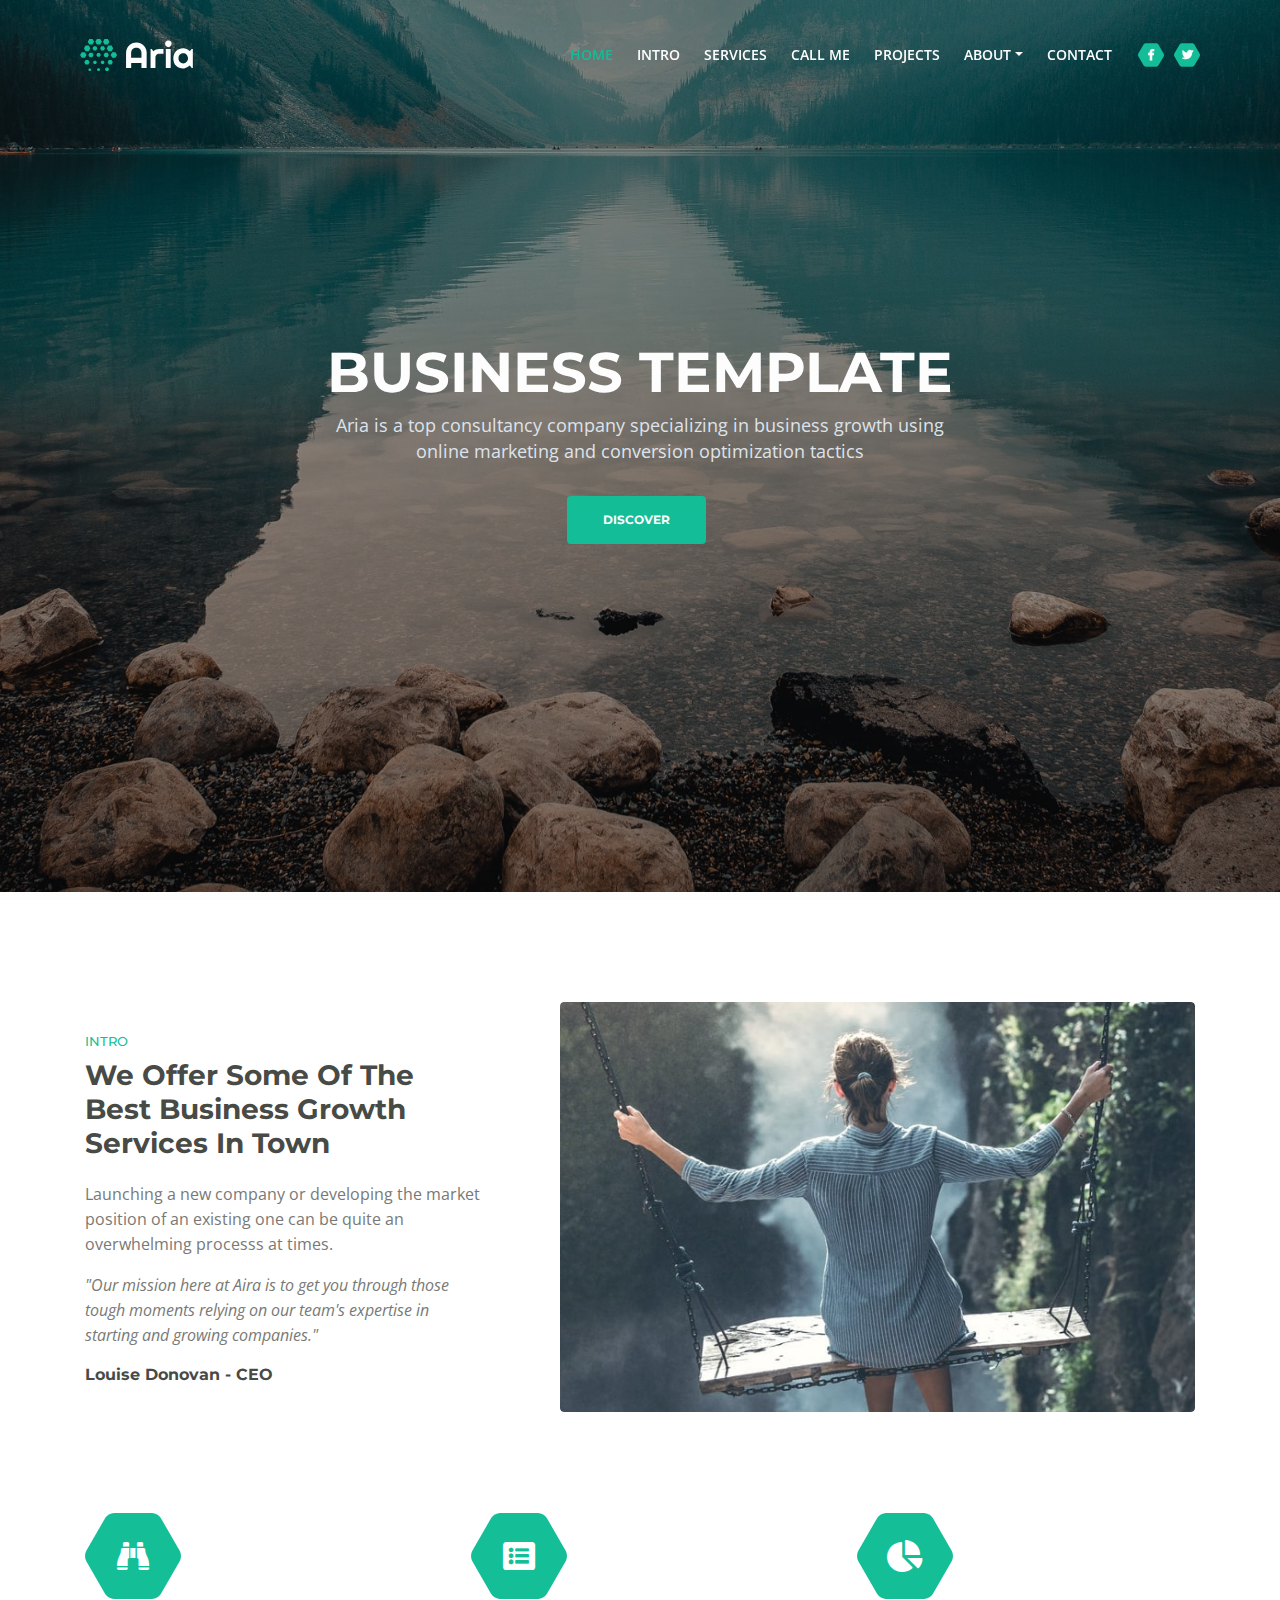
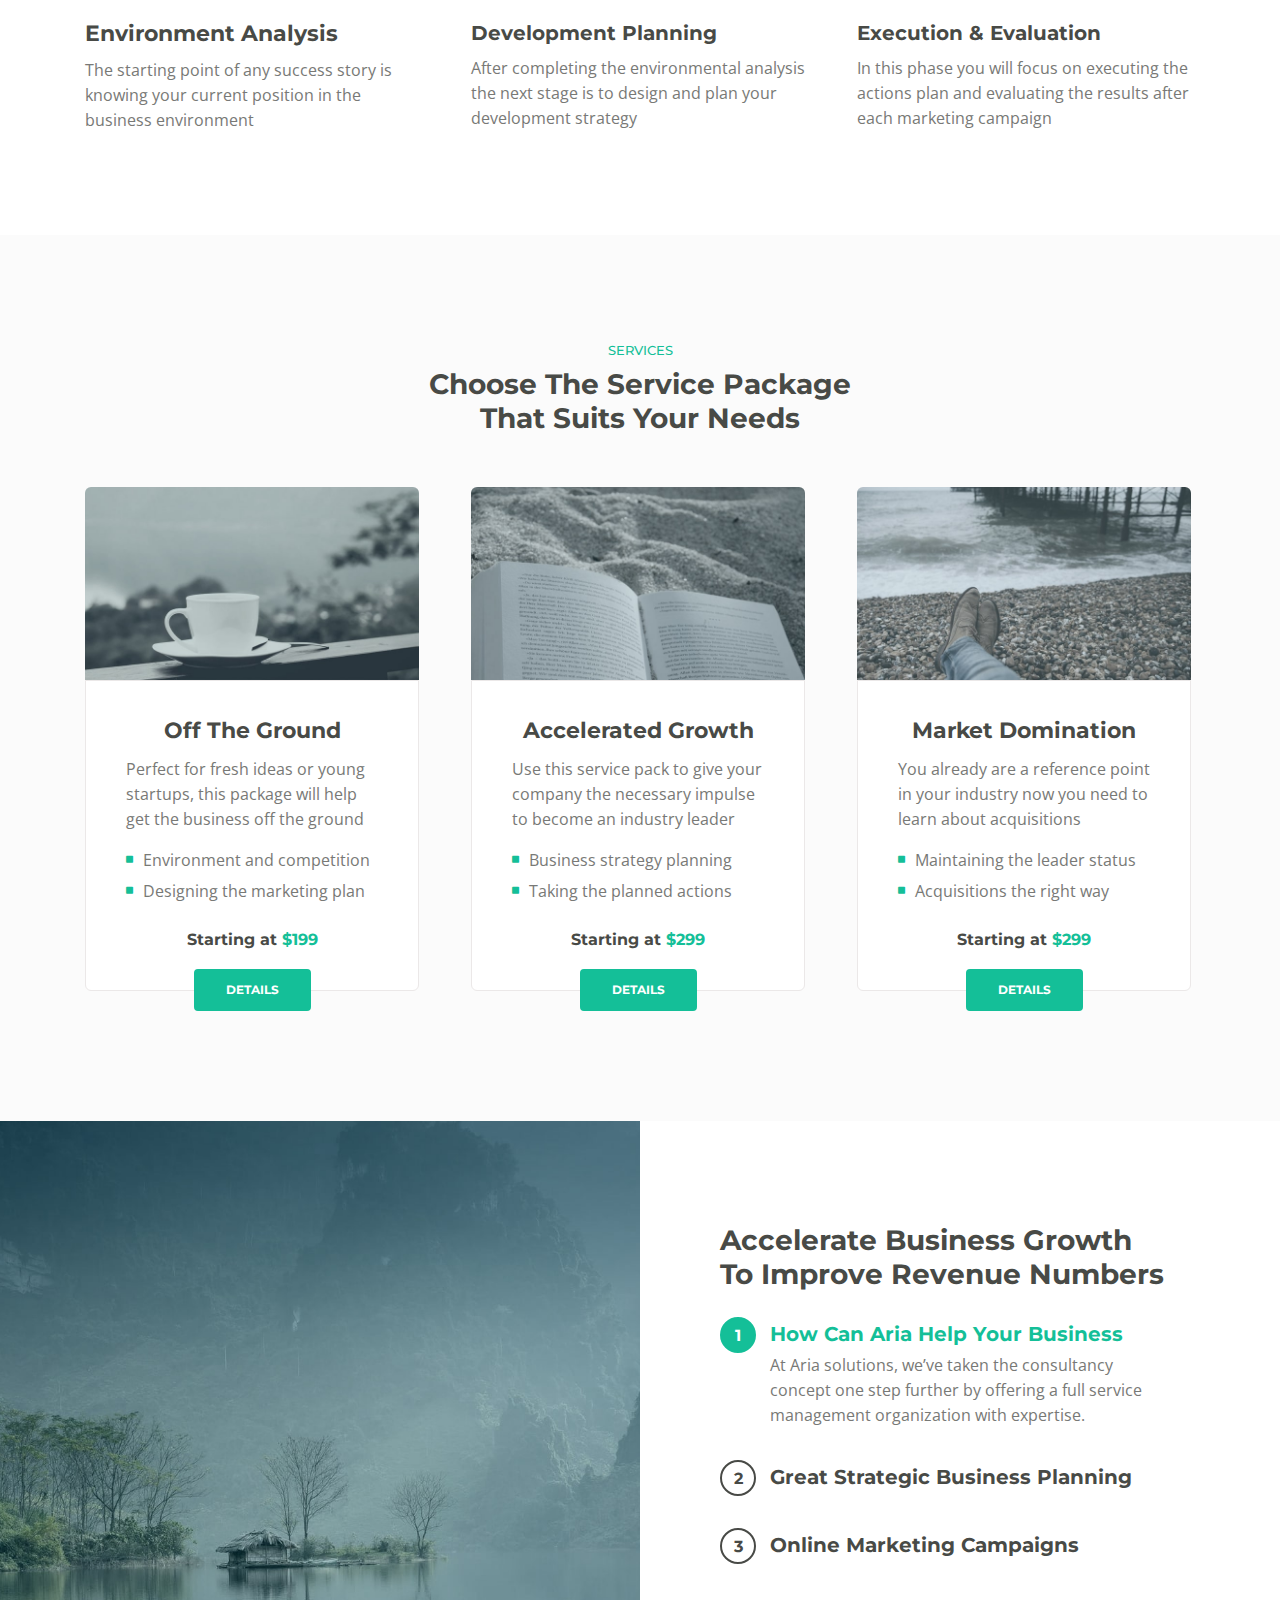
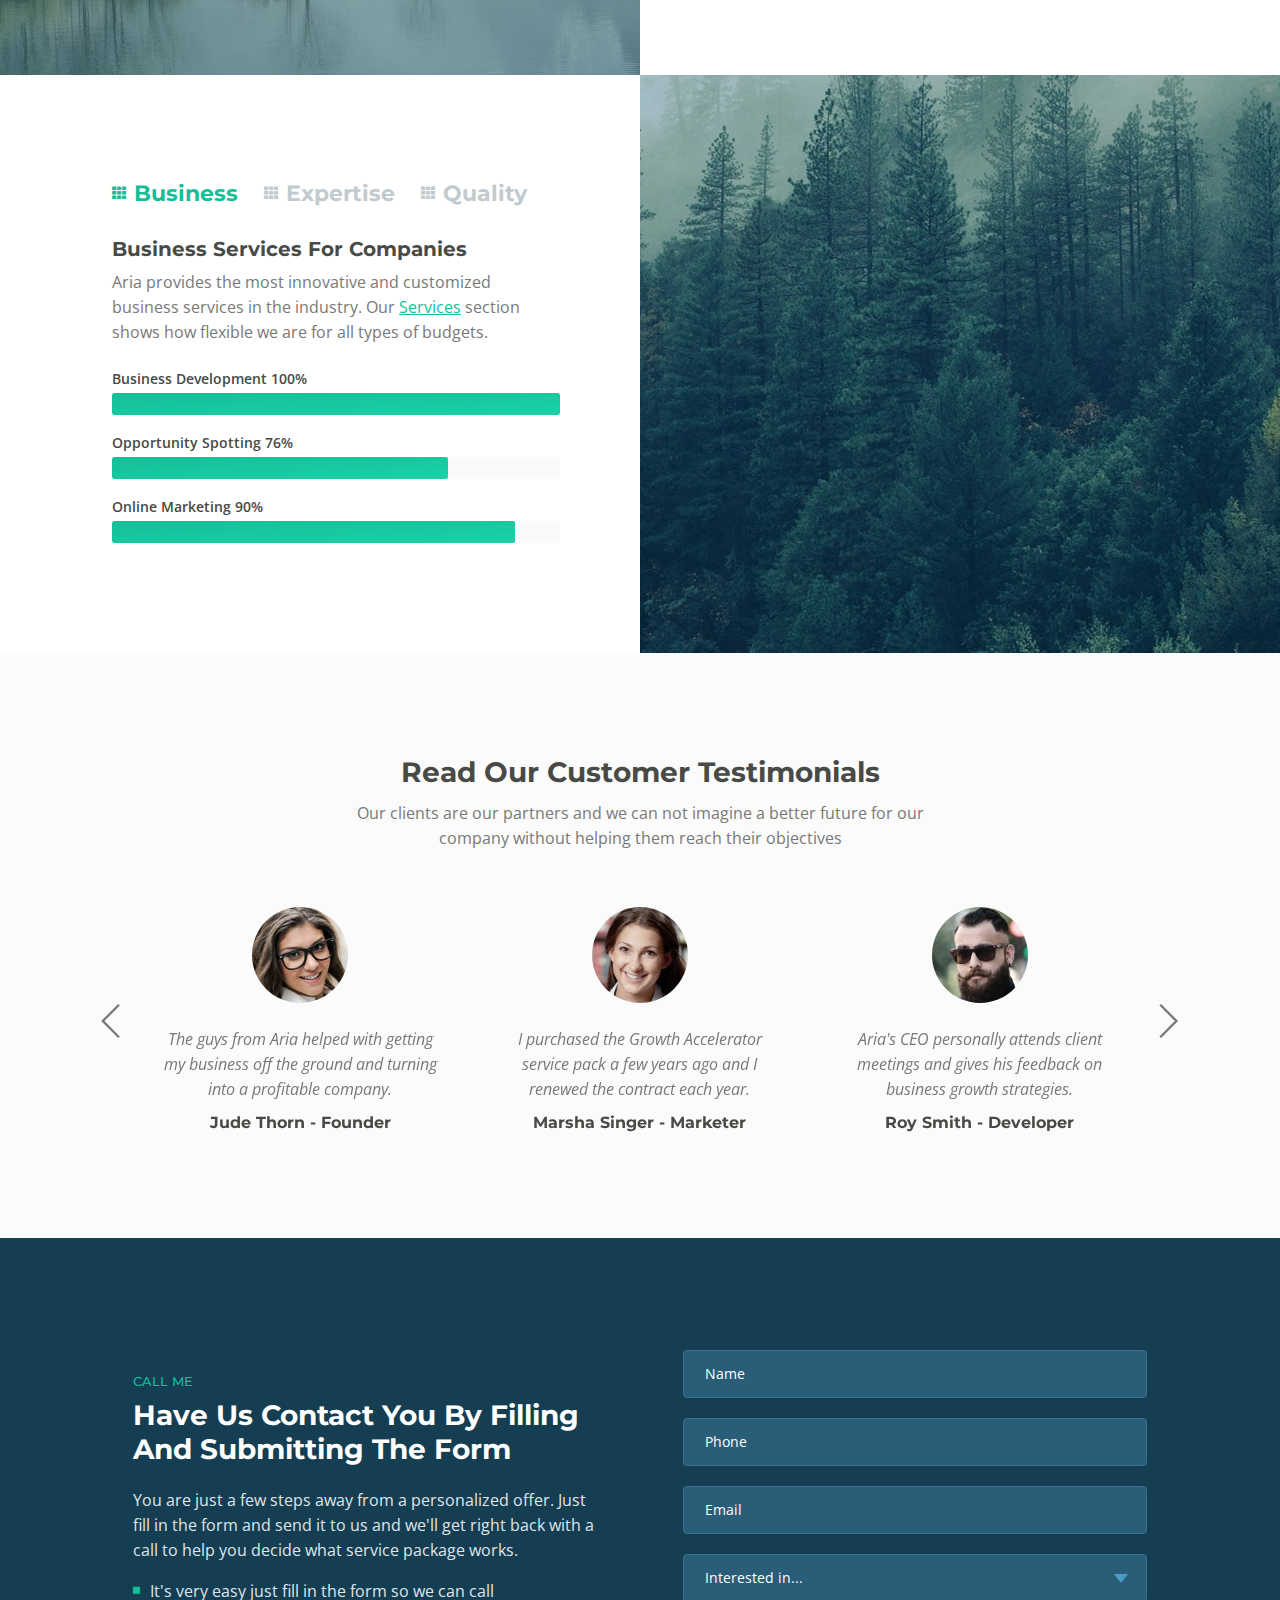
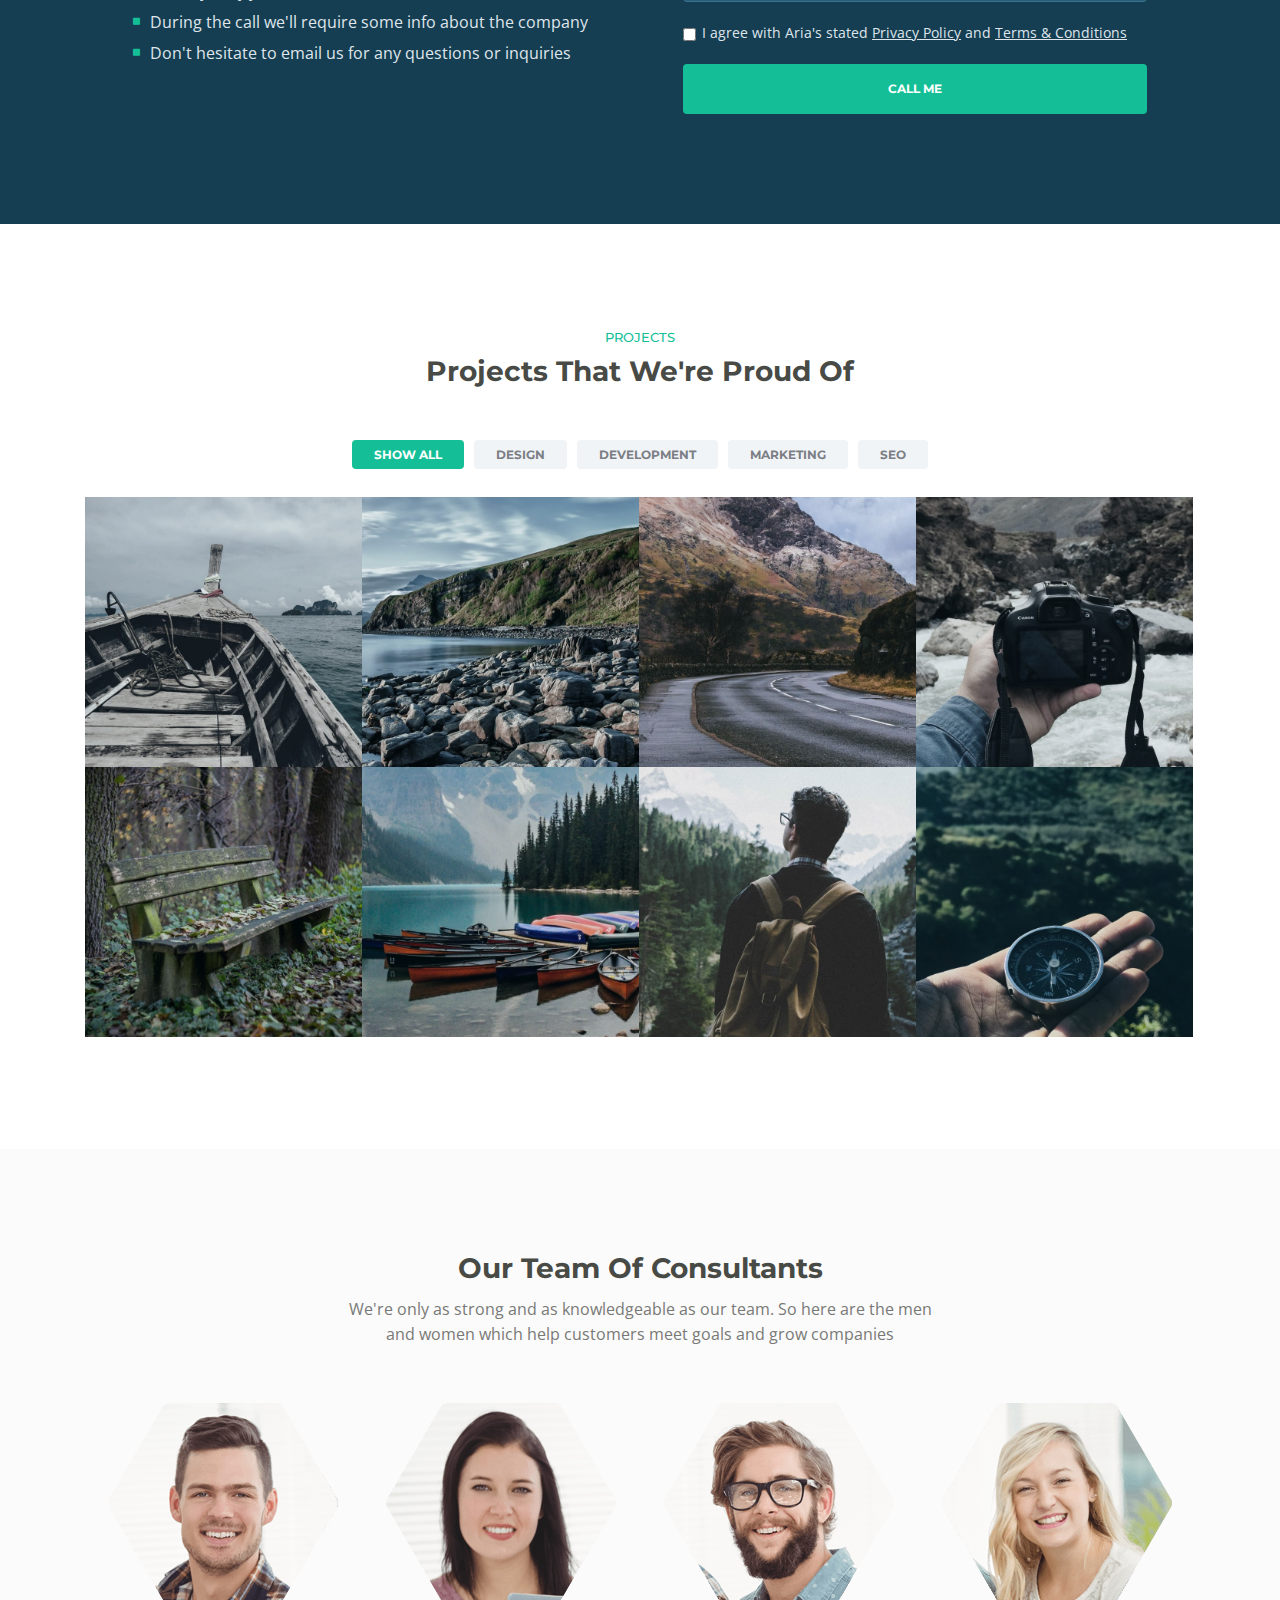
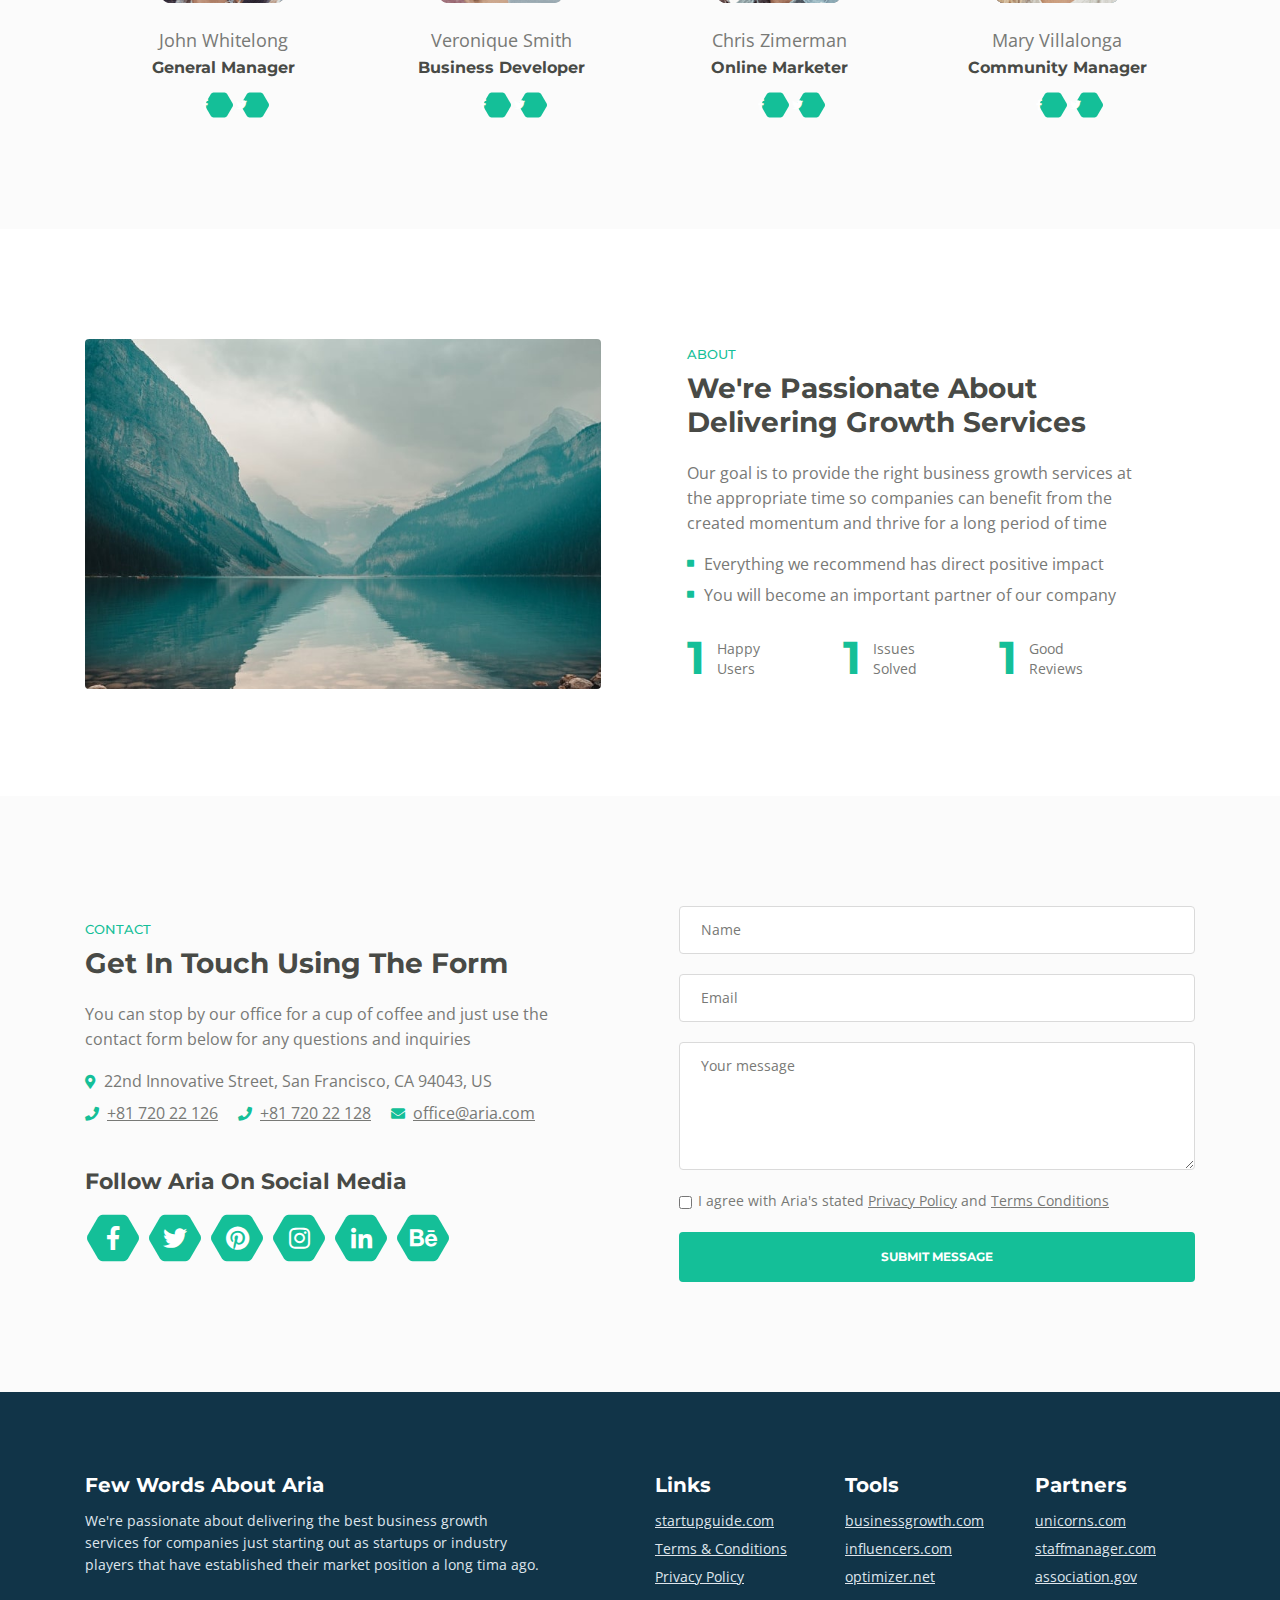
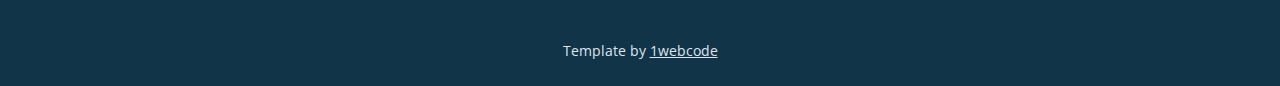
==== commit fea72ade: "Update index.html" ====
--- a/theme/singlepage/aria/index.html
+++ b/theme/singlepage/aria/index.html
@@ -1225,7 +1225,7 @@
         <div class="container">
             <div class="row">
                 <div class="col-lg-12">
-                    <p class="p-small white">Copyright © Aria - Business Landing Page Template by <a class="white" href="https://landingrepo.com">Landingrepo</a></p>
+                    <p class="p-small white"> Template by <a class="white" href="https://1webcode.blogspot.com">1webcode</a></p>
                 </div> <!-- end of col -->
             </div> <!-- enf of row -->
         </div> <!-- end of container -->
@@ -1245,4 +1245,4 @@
     <script src="js/validator.min.js"></script> <!-- Validator.js - Bootstrap plugin that validates forms -->
     <script src="js/scripts.js"></script> <!-- Custom scripts -->
 </body>
-</html>+</html>
